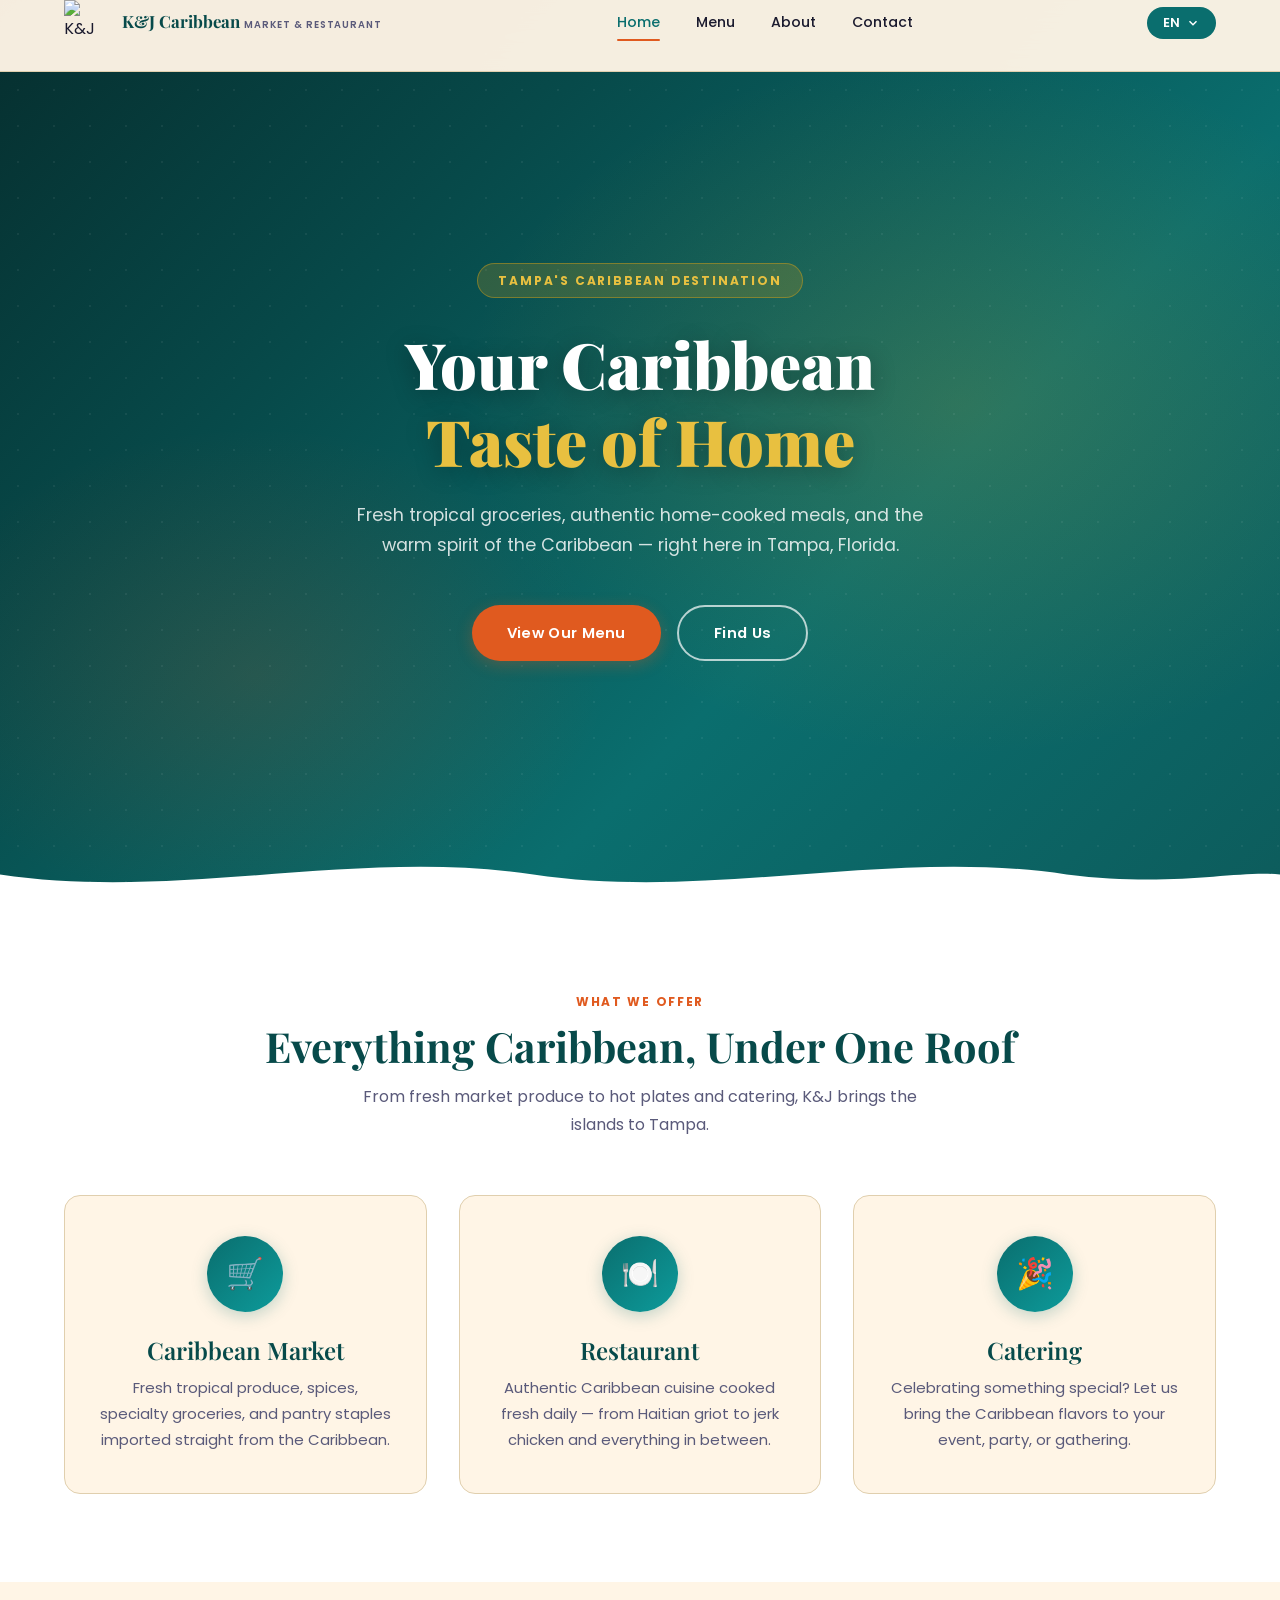
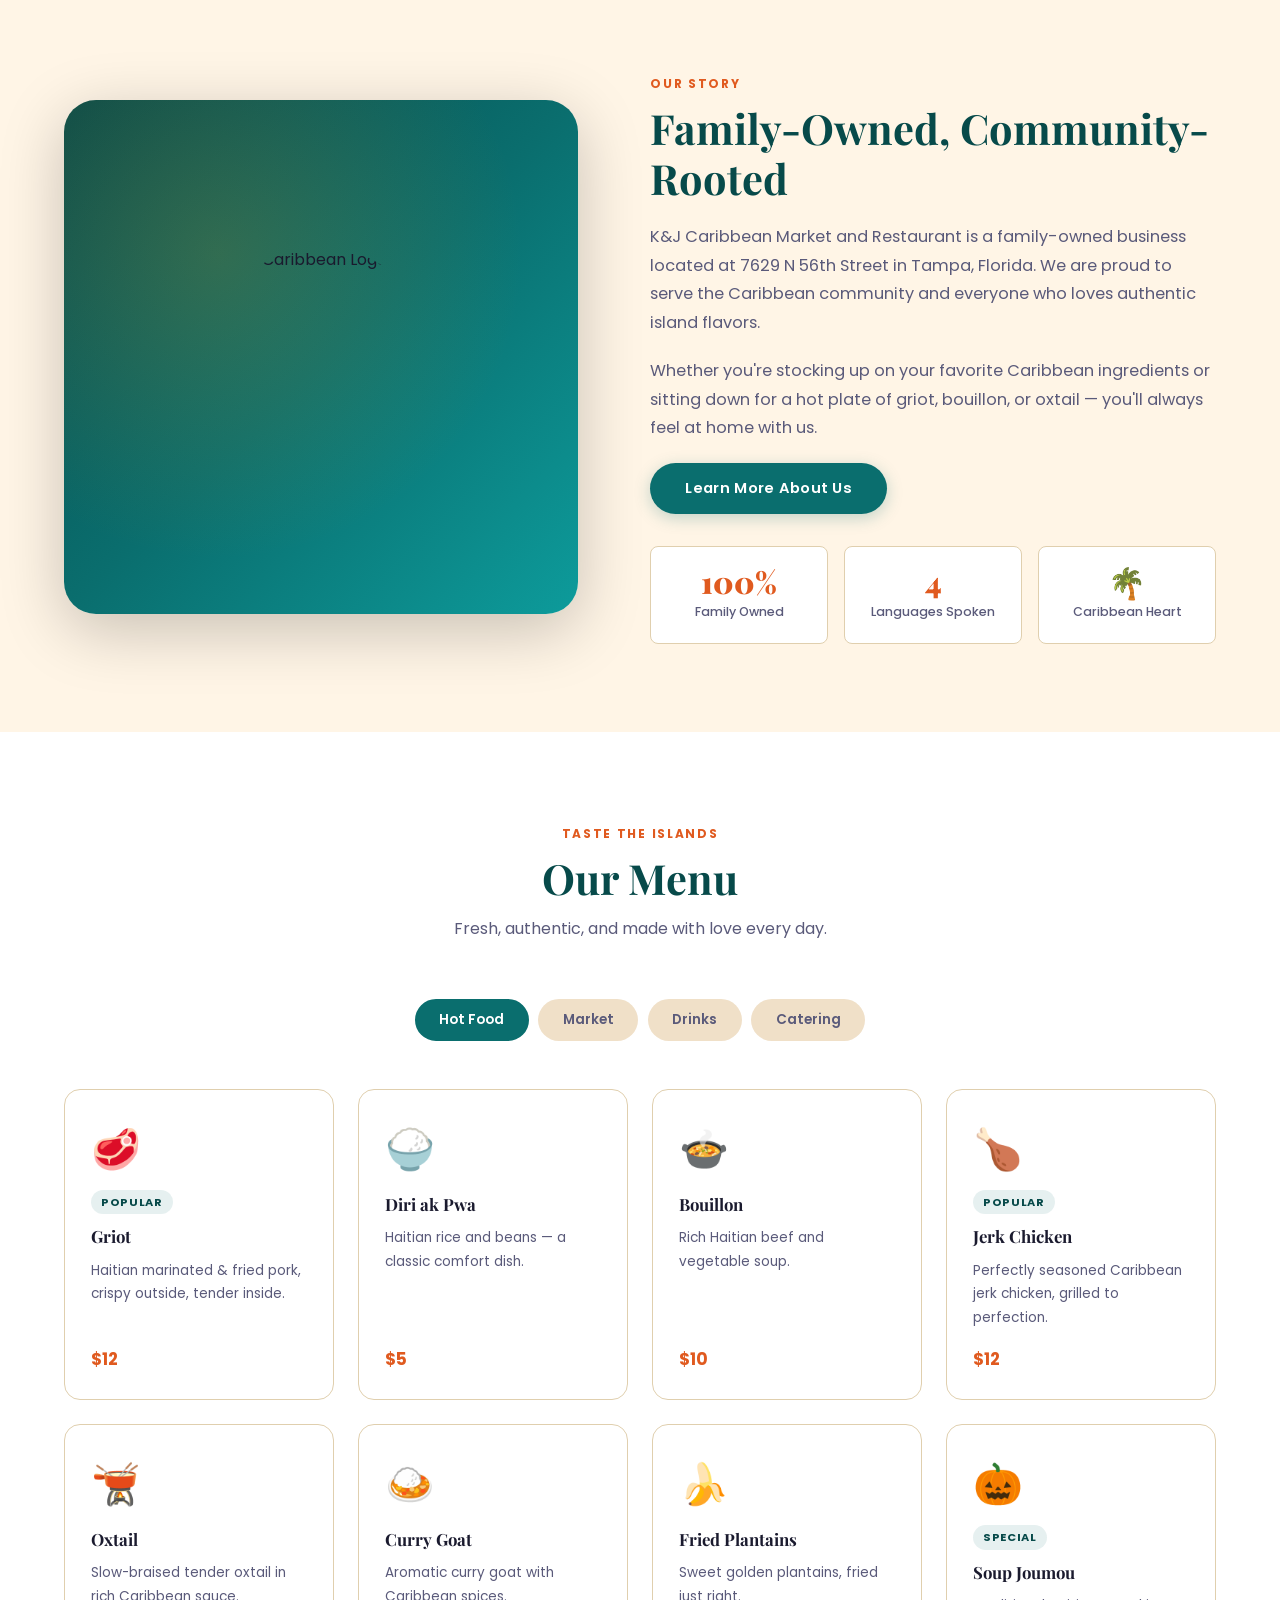
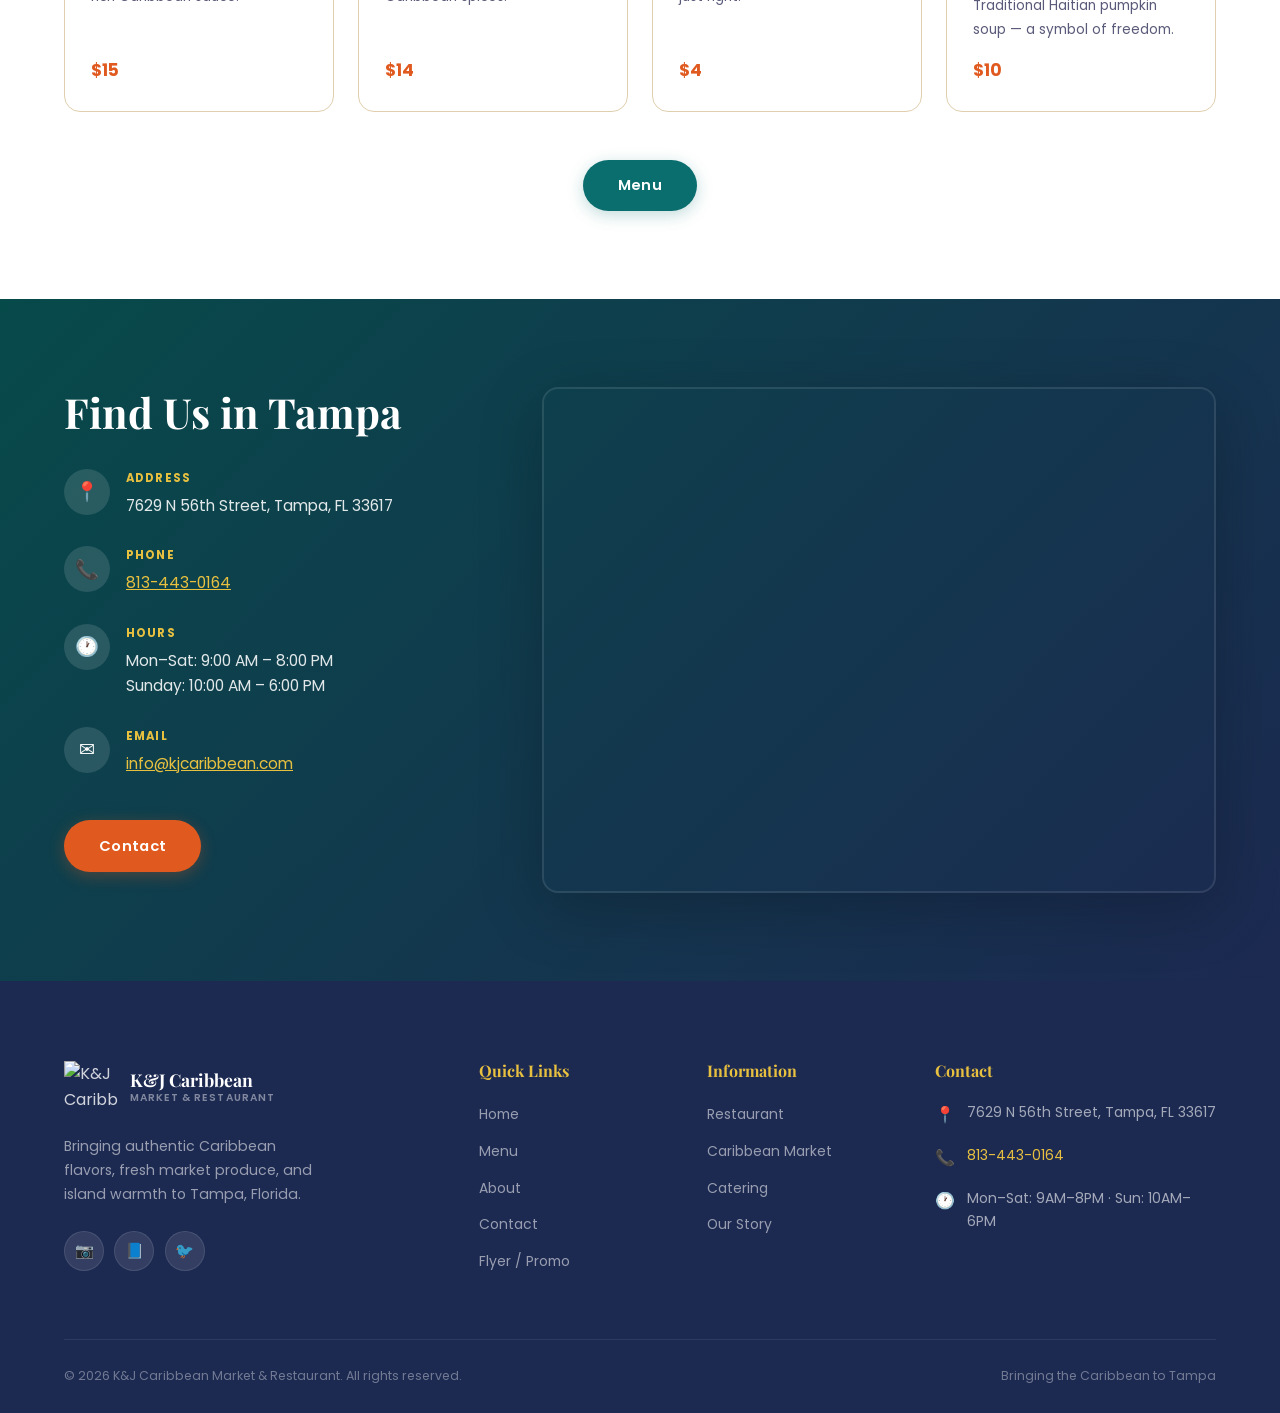
==== index.html @ e903678c "Initial build: K&J Caribbean Market & Restaurant website - 5-page responsive site (Home, Menu, About" ====
<!DOCTYPE html>
<html lang="en">
<head>
  <meta charset="UTF-8">
  <meta name="viewport" content="width=device-width, initial-scale=1.0">
  <meta name="description" content="K&J Caribbean Market and Restaurant — Tampa, FL. Fresh tropical groceries, authentic island cuisine, and catering. Open 7 days a week.">
  <meta name="keywords" content="Caribbean restaurant Tampa, Haitian food Tampa, Caribbean market Tampa, griot, jerk chicken, tropical groceries">
  <meta property="og:title"       content="K&J Caribbean Market & Restaurant | Tampa, FL">
  <meta property="og:description" content="Fresh Caribbean groceries, authentic island cuisine, and catering in Tampa, FL. Call 813-443-0164.">
  <meta property="og:type"        content="website">
  <meta property="og:image"       content="logo/logo.svg">
  <meta name="theme-color"        content="#0A6E6E">
  <title>K&J Caribbean Market & Restaurant | Tampa, FL</title>
  <link rel="stylesheet" href="css/style.css">
  <link rel="icon" href="logo/logo.svg" type="image/svg+xml">
</head>
<body>

<!-- ═══ NAVBAR ════════════════════════════════════════════ -->
<nav class="navbar" id="navbar">
  <div class="container">
    <div class="nav-inner">
      <a href="index.html" class="nav-brand" aria-label="K&J Caribbean Home">
        <img src="logo/logo.svg" alt="K&J Caribbean" class="nav-logo" width="46" height="46">
        <div class="nav-brand-text">
          <span class="brand-name">K&amp;J Caribbean</span>
          <span class="brand-sub">Market &amp; Restaurant</span>
        </div>
      </a>

      <div class="nav-links" id="nav-links">
        <a href="index.html"   data-i18n="nav_home">Home</a>
        <a href="menu.html"    data-i18n="nav_menu">Menu</a>
        <a href="about.html"   data-i18n="nav_about">About</a>
        <a href="contact.html" data-i18n="nav_contact">Contact</a>
      </div>

      <div class="nav-right">
        <div class="lang-selector" id="lang-selector">
          <button class="lang-toggle" aria-label="Select language" aria-expanded="false">
            <span class="lang-label">EN</span>
            <svg viewBox="0 0 24 24" fill="none" stroke="currentColor" stroke-width="2.5"><path d="M6 9l6 6 6-6"/></svg>
          </button>
          <div class="lang-dropdown" role="listbox">
            <button class="lang-option active" data-lang="en" role="option"><span class="lang-flag">🇺🇸</span> English</button>
            <button class="lang-option"        data-lang="fr" role="option"><span class="lang-flag">🇫🇷</span> Français</button>
            <button class="lang-option"        data-lang="ht" role="option"><span class="lang-flag">🇭🇹</span> Kreyòl</button>
            <button class="lang-option"        data-lang="es" role="option"><span class="lang-flag">🇪🇸</span> Español</button>
          </div>
        </div>
        <button class="nav-toggle" id="nav-toggle" aria-label="Toggle navigation menu" aria-expanded="false">
          <span></span><span></span><span></span>
        </button>
      </div>
    </div>
  </div>
</nav>

<!-- ═══ HERO ══════════════════════════════════════════════ -->
<section class="hero" id="home">
  <div class="hero-content">
    <div class="hero-badge" data-i18n="hero_badge">Tampa's Caribbean Destination</div>
    <h1>
      <span data-i18n="hero_h1a">Your Caribbean</span><br>
      <em data-i18n="hero_h1b">Taste of Home</em>
    </h1>
    <p class="hero-sub" data-i18n="hero_sub">
      Fresh tropical groceries, authentic home-cooked meals, and the warm spirit of the Caribbean — right here in Tampa, Florida.
    </p>
    <div class="hero-actions">
      <a href="menu.html"    class="btn btn-primary"       data-i18n="hero_cta1">View Our Menu</a>
      <a href="contact.html" class="btn btn-outline-white" data-i18n="hero_cta2">Find Us</a>
    </div>
  </div>
  <div class="hero-wave">
    <svg viewBox="0 0 1440 80" preserveAspectRatio="none" xmlns="http://www.w3.org/2000/svg">
      <path d="M0,50 C200,80 400,20 600,50 C800,80 1000,20 1200,50 C1320,65 1390,45 1440,50 L1440,80 L0,80 Z" fill="#ffffff"/>
    </svg>
  </div>
</section>

<!-- ═══ FEATURES ══════════════════════════════════════════ -->
<section class="section section--white" id="features">
  <div class="container">
    <div class="section-header center">
      <div class="section-label">What We Offer</div>
      <h2 class="section-title" data-i18n="feat_title">Everything Caribbean, Under One Roof</h2>
      <p class="section-sub" data-i18n="feat_sub">From fresh market produce to hot plates and catering, K&J brings the islands to Tampa.</p>
    </div>
    <div class="grid-3 reveal">
      <div class="feature-card">
        <div class="feature-icon">🛒</div>
        <h3 data-i18n="feat_market">Caribbean Market</h3>
        <p data-i18n="feat_market_desc">Fresh tropical produce, spices, specialty groceries, and pantry staples imported straight from the Caribbean.</p>
      </div>
      <div class="feature-card">
        <div class="feature-icon">🍽️</div>
        <h3 data-i18n="feat_restaurant">Restaurant</h3>
        <p data-i18n="feat_rest_desc">Authentic Caribbean cuisine cooked fresh daily — from Haitian griot to jerk chicken and everything in between.</p>
      </div>
      <div class="feature-card">
        <div class="feature-icon">🎉</div>
        <h3 data-i18n="feat_catering">Catering</h3>
        <p data-i18n="feat_cater_desc">Celebrating something special? Let us bring the Caribbean flavors to your event, party, or gathering.</p>
      </div>
    </div>
  </div>
</section>

<!-- ═══ ABOUT PREVIEW ════════════════════════════════════ -->
<section class="section section--cream" id="about-preview">
  <div class="container">
    <div class="about-grid">
      <div class="about-visual reveal">
        <div class="about-visual-inner">
          <img src="logo/logo.svg" alt="K&J Caribbean Logo" style="width:220px;height:220px;border-radius:50%;">
        </div>
      </div>
      <div class="about-text reveal">
        <div class="section-label" data-i18n="about_label">Our Story</div>
        <h2 class="section-title" data-i18n="about_title">Family-Owned, Community-Rooted</h2>
        <p data-i18n="about_p1">
          K&J Caribbean Market and Restaurant is a family-owned business located at 7629 N 56th Street in Tampa, Florida. We are proud to serve the Caribbean community and everyone who loves authentic island flavors.
        </p>
        <p data-i18n="about_p2">
          Whether you're stocking up on your favorite Caribbean ingredients or sitting down for a hot plate of griot, bouillon, or oxtail — you'll always feel at home with us.
        </p>
        <a href="about.html" class="btn btn-teal" data-i18n="about_cta">Learn More About Us</a>
        <div class="about-stats">
          <div class="stat-box">
            <div class="stat-num" data-i18n="stat1_num">100%</div>
            <div class="stat-lbl" data-i18n="stat1_lbl">Family Owned</div>
          </div>
          <div class="stat-box">
            <div class="stat-num" data-i18n="stat2_num">4</div>
            <div class="stat-lbl" data-i18n="stat2_lbl">Languages Spoken</div>
          </div>
          <div class="stat-box">
            <div class="stat-num" data-i18n="stat3_num">🌴</div>
            <div class="stat-lbl" data-i18n="stat3_lbl">Caribbean Heart</div>
          </div>
        </div>
      </div>
    </div>
  </div>
</section>

<!-- ═══ MENU PREVIEW ══════════════════════════════════════ -->
<section class="section section--white" id="menu-preview">
  <div class="container">
    <div class="section-header center reveal">
      <div class="section-label">Taste the Islands</div>
      <h2 class="section-title" data-i18n="menu_title">Our Menu</h2>
      <p class="section-sub" data-i18n="menu_sub">Fresh, authentic, and made with love every day.</p>
    </div>

    <div class="menu-tabs">
      <button class="tab-btn active" data-tab="tab-hot"      data-i18n="tab_hot">Hot Food</button>
      <button class="tab-btn"        data-tab="tab-produce"  data-i18n="tab_produce">Market</button>
      <button class="tab-btn"        data-tab="tab-drinks"   data-i18n="tab_drinks">Drinks</button>
      <button class="tab-btn"        data-tab="tab-catering" data-i18n="tab_catering">Catering</button>
    </div>

    <!-- Hot Food -->
    <div id="tab-hot" class="menu-panel active">
      <div class="menu-card"><div class="menu-card-emoji">🥩</div><div class="tag">Popular</div><h4 data-i18n="hf1_name">Griot</h4><p class="desc" data-i18n="hf1_desc">Haitian marinated &amp; fried pork, crispy outside, tender inside.</p><div class="price" data-i18n="hf1_price">$12</div></div>
      <div class="menu-card"><div class="menu-card-emoji">🍚</div><h4 data-i18n="hf2_name">Diri ak Pwa</h4><p class="desc" data-i18n="hf2_desc">Haitian rice and beans — a classic comfort dish.</p><div class="price" data-i18n="hf2_price">$5</div></div>
      <div class="menu-card"><div class="menu-card-emoji">🍲</div><h4 data-i18n="hf3_name">Bouillon</h4><p class="desc" data-i18n="hf3_desc">Rich Haitian beef and vegetable soup.</p><div class="price" data-i18n="hf3_price">$10</div></div>
      <div class="menu-card"><div class="menu-card-emoji">🍗</div><div class="tag">Popular</div><h4 data-i18n="hf4_name">Jerk Chicken</h4><p class="desc" data-i18n="hf4_desc">Perfectly seasoned Caribbean jerk chicken, grilled to perfection.</p><div class="price" data-i18n="hf4_price">$12</div></div>
      <div class="menu-card"><div class="menu-card-emoji">🫕</div><h4 data-i18n="hf5_name">Oxtail</h4><p class="desc" data-i18n="hf5_desc">Slow-braised tender oxtail in rich Caribbean sauce.</p><div class="price" data-i18n="hf5_price">$15</div></div>
      <div class="menu-card"><div class="menu-card-emoji">🍛</div><h4 data-i18n="hf6_name">Curry Goat</h4><p class="desc" data-i18n="hf6_desc">Aromatic curry goat with Caribbean spices.</p><div class="price" data-i18n="hf6_price">$14</div></div>
      <div class="menu-card"><div class="menu-card-emoji">🍌</div><h4 data-i18n="hf7_name">Fried Plantains</h4><p class="desc" data-i18n="hf7_desc">Sweet golden plantains, fried just right.</p><div class="price" data-i18n="hf7_price">$4</div></div>
      <div class="menu-card"><div class="menu-card-emoji">🎃</div><div class="tag">Special</div><h4 data-i18n="hf8_name">Soup Joumou</h4><p class="desc" data-i18n="hf8_desc">Traditional Haitian pumpkin soup — a symbol of freedom.</p><div class="price" data-i18n="hf8_price">$10</div></div>
    </div>

    <!-- Market / Produce -->
    <div id="tab-produce" class="menu-panel">
      <div class="menu-card"><div class="menu-card-emoji">🍌</div><h4 data-i18n="mk1_name">Plantains</h4><p class="desc" data-i18n="mk1_desc">Green or ripe — fresh tropical plantains.</p></div>
      <div class="menu-card"><div class="menu-card-emoji">🥔</div><h4 data-i18n="mk2_name">Malanga / Taro</h4><p class="desc" data-i18n="mk2_desc">Fresh Caribbean root vegetables.</p></div>
      <div class="menu-card"><div class="menu-card-emoji">🌿</div><h4 data-i18n="mk3_name">Yuca (Cassava)</h4><p class="desc" data-i18n="mk3_desc">Fresh yuca, a Caribbean staple.</p></div>
      <div class="menu-card"><div class="menu-card-emoji">🍈</div><h4 data-i18n="mk4_name">Breadfruit</h4><p class="desc" data-i18n="mk4_desc">Fresh breadfruit when in season.</p></div>
      <div class="menu-card"><div class="menu-card-emoji">🌶️</div><h4 data-i18n="mk5_name">Scotch Bonnet Peppers</h4><p class="desc" data-i18n="mk5_desc">Fiery Caribbean peppers for authentic flavors.</p></div>
      <div class="menu-card"><div class="menu-card-emoji">🧂</div><h4 data-i18n="mk6_name">Caribbean Spice Blends</h4><p class="desc" data-i18n="mk6_desc">Specialty seasoning mixes and imported spices.</p></div>
    </div>

    <!-- Drinks -->
    <div id="tab-drinks" class="menu-panel">
      <div class="menu-card"><div class="menu-card-emoji">🥛</div><div class="tag">Traditional</div><h4 data-i18n="dr1_name">Akasan</h4><p class="desc" data-i18n="dr1_desc">Traditional Haitian creamy corn drink.</p></div>
      <div class="menu-card"><div class="menu-card-emoji">🍹</div><h4 data-i18n="dr2_name">Jus Tamarin</h4><p class="desc" data-i18n="dr2_desc">Sweet-tart tamarind juice.</p></div>
      <div class="menu-card"><div class="menu-card-emoji">🥥</div><h4 data-i18n="dr3_name">Coconut Water</h4><p class="desc" data-i18n="dr3_desc">Fresh natural coconut water.</p></div>
      <div class="menu-card"><div class="menu-card-emoji">🥤</div><h4 data-i18n="dr4_name">Tropical Sodas</h4><p class="desc" data-i18n="dr4_desc">Cola Champagne, Kola Couronne &amp; more.</p></div>
      <div class="menu-card"><div class="menu-card-emoji">🍐</div><h4 data-i18n="dr5_name">Jus Corossol</h4><p class="desc" data-i18n="dr5_desc">Soursop juice, creamy and refreshing.</p></div>
      <div class="menu-card"><div class="menu-card-emoji">🍾</div><div class="tag">Ask Us</div><h4 data-i18n="dr6_name">Kremas</h4><p class="desc" data-i18n="dr6_desc">Haitian coconut cream liqueur (ask about availability).</p></div>
    </div>

    <!-- Catering -->
    <div id="tab-catering" class="menu-panel">
      <div class="menu-card"><div class="menu-card-emoji">🥘</div><h4 data-i18n="cat1_name">Party Platters</h4><p class="desc" data-i18n="cat1_desc">Large serving trays of our most popular dishes for events.</p></div>
      <div class="menu-card"><div class="menu-card-emoji">🎊</div><h4 data-i18n="cat2_name">Full Catering Package</h4><p class="desc" data-i18n="cat2_desc">Complete catering service for weddings, birthdays, and gatherings.</p></div>
      <div class="menu-card"><div class="menu-card-emoji">📋</div><h4 data-i18n="cat3_name">Custom Menu</h4><p class="desc" data-i18n="cat3_desc">Work with us to create a custom menu for your event.</p></div>
      <div class="menu-card"><div class="menu-card-emoji">🚗</div><h4 data-i18n="cat4_name">Delivery Available</h4><p class="desc" data-i18n="cat4_desc">We deliver to your venue — call for details and pricing.</p></div>
    </div>

    <div style="text-align:center;margin-top:3rem;">
      <a href="menu.html" class="btn btn-teal" data-i18n="nav_menu">Full Menu →</a>
    </div>
  </div>
</section>

<!-- ═══ LOCATION ══════════════════════════════════════════ -->
<section class="location-section" id="location">
  <div class="container">
    <div class="location-grid">
      <div class="location-info reveal">
        <h2 data-i18n="loc_title">Find Us in Tampa</h2>
        <div class="info-item">
          <div class="info-icon">📍</div>
          <div>
            <div class="info-label" data-i18n="loc_address_label">Address</div>
            <div class="info-value" data-i18n="loc_address">7629 N 56th Street, Tampa, FL 33617</div>
          </div>
        </div>
        <div class="info-item">
          <div class="info-icon">📞</div>
          <div>
            <div class="info-label" data-i18n="loc_phone_label">Phone</div>
            <div class="info-value"><a href="tel:8134430164" data-i18n="loc_phone">813-443-0164</a></div>
          </div>
        </div>
        <div class="info-item">
          <div class="info-icon">🕐</div>
          <div>
            <div class="info-label" data-i18n="loc_hours_label">Hours</div>
            <div class="info-value" data-i18n="loc_hours">Mon–Sat: 9:00 AM – 8:00 PM<br>Sunday: 10:00 AM – 6:00 PM</div>
          </div>
        </div>
        <div class="info-item">
          <div class="info-icon">✉️</div>
          <div>
            <div class="info-label" data-i18n="loc_email_label">Email</div>
            <div class="info-value"><a href="mailto:info@kjcaribbean.com" data-i18n="loc_email">info@kjcaribbean.com</a></div>
          </div>
        </div>
        <a href="contact.html" class="btn btn-primary" style="margin-top:1rem;" data-i18n="nav_contact">Contact Us</a>
      </div>
      <div class="map-wrap reveal">
        <iframe
          src="https://maps.google.com/maps?q=7629+N+56th+Street+Tampa+FL+33617&t=&z=15&ie=UTF8&iwloc=&output=embed"
          allowfullscreen
          loading="lazy"
          referrerpolicy="no-referrer-when-downgrade"
          title="K&J Caribbean Market location map">
        </iframe>
      </div>
    </div>
  </div>
</section>

<!-- ═══ FOOTER ════════════════════════════════════════════ -->
<footer>
  <div class="container">
    <div class="footer-grid">
      <div class="footer-brand">
        <div class="footer-brand-wrap">
          <img src="logo/logo.svg" alt="K&J Caribbean" class="footer-logo" width="54" height="54">
          <div>
            <div class="footer-brand-name">K&amp;J Caribbean</div>
            <div class="footer-brand-sub">Market &amp; Restaurant</div>
          </div>
        </div>
        <p data-i18n="footer_desc">Bringing authentic Caribbean flavors, fresh market produce, and island warmth to Tampa, Florida.</p>
        <div class="footer-socials">
          <a href="#" class="footer-social" aria-label="Instagram">📷</a>
          <a href="#" class="footer-social" aria-label="Facebook">📘</a>
          <a href="#" class="footer-social" aria-label="Twitter/X">🐦</a>
        </div>
      </div>

      <div class="footer-col">
        <h4 data-i18n="footer_links">Quick Links</h4>
        <ul>
          <li><a href="index.html"   data-i18n="nav_home">Home</a></li>
          <li><a href="menu.html"    data-i18n="nav_menu">Menu</a></li>
          <li><a href="about.html"   data-i18n="nav_about">About</a></li>
          <li><a href="contact.html" data-i18n="nav_contact">Contact</a></li>
          <li><a href="flyer.html">Flyer / Promo</a></li>
        </ul>
      </div>

      <div class="footer-col">
        <h4 data-i18n="footer_info">Information</h4>
        <ul>
          <li><a href="menu.html#tab-hot"      data-i18n="feat_restaurant">Restaurant</a></li>
          <li><a href="menu.html#tab-produce"  data-i18n="feat_market">Caribbean Market</a></li>
          <li><a href="menu.html#tab-catering" data-i18n="feat_catering">Catering</a></li>
          <li><a href="about.html"             data-i18n="about_label">Our Story</a></li>
        </ul>
      </div>

      <div class="footer-col">
        <h4 data-i18n="footer_contact">Contact</h4>
        <div class="footer-contact-item">
          <span class="ico">📍</span>
          <span class="txt" data-i18n="loc_address">7629 N 56th Street, Tampa, FL 33617</span>
        </div>
        <div class="footer-contact-item">
          <span class="ico">📞</span>
          <span class="txt"><a href="tel:8134430164">813-443-0164</a></span>
        </div>
        <div class="footer-contact-item">
          <span class="ico">🕐</span>
          <span class="txt" data-i18n="footer_hours">Mon–Sat: 9AM–8PM · Sun: 10AM–6PM</span>
        </div>
      </div>
    </div>

    <div class="footer-bottom">
      <p>© <span id="year"></span> K&amp;J Caribbean Market &amp; Restaurant. <span data-i18n="footer_rights">All rights reserved.</span></p>
      <p data-i18n="footer_tagline">Bringing the Caribbean to Tampa</p>
    </div>
  </div>
</footer>

<!-- Scroll to top -->
<button class="scroll-top" id="scroll-top" aria-label="Scroll to top">↑</button>

<script src="js/i18n.js"></script>
<script src="js/main.js"></script>
<script>document.getElementById('year').textContent = new Date().getFullYear();</script>
</body>
</html>
---- css/style.css ----
/* ============================================================
   K&J CARIBBEAN MARKET & RESTAURANT — Main Stylesheet
   hilairejr16.github.io | Version 1.0
   ============================================================ */

@import url('https://fonts.googleapis.com/css2?family=Playfair+Display:ital,wght@0,400;0,600;0,700;0,900;1,400&family=Poppins:wght@300;400;500;600;700&family=Dancing+Script:wght@600;700&display=swap');

/* ── Design Tokens ─────────────────────────────────────────── */
:root {
  --teal:         #0A6E6E;
  --teal-light:   #0D9B9B;
  --teal-dark:    #074A4A;
  --orange:       #E05A1F;
  --orange-light: #F07848;
  --gold:         #D4A017;
  --gold-light:   #E8C040;
  --cream:        #FFF5E6;
  --cream-dark:   #F0E0C8;
  --white:        #FFFFFF;
  --navy:         #1C2951;
  --text:         #1A1A2E;
  --text-muted:   #5A5A7A;
  --border:       #E0CFAE;

  --shadow-sm:  0 2px 8px rgba(0,0,0,.08);
  --shadow-md:  0 4px 20px rgba(0,0,0,.12);
  --shadow-lg:  0 8px 40px rgba(0,0,0,.18);
  --shadow-xl:  0 16px 64px rgba(0,0,0,.22);

  --r-sm: 8px;
  --r-md: 16px;
  --r-lg: 32px;
  --r-xl: 100px;

  --font-head:   'Playfair Display', Georgia, serif;
  --font-body:   'Poppins', system-ui, sans-serif;
  --font-accent: 'Dancing Script', cursive;

  --ease: cubic-bezier(.4,0,.2,1);
  --t:    .3s var(--ease);

  --nav-h: 72px;
}

/* ── Reset ─────────────────────────────────────────────────── */
*, *::before, *::after { box-sizing: border-box; margin: 0; padding: 0; }
html { scroll-behavior: smooth; font-size: 16px; }
body {
  font-family: var(--font-body);
  background: var(--cream);
  color: var(--text);
  line-height: 1.65;
  overflow-x: hidden;
}
img { max-width: 100%; height: auto; display: block; }
a  { color: inherit; text-decoration: none; }
ul { list-style: none; }
button { cursor: pointer; border: none; background: none; font-family: inherit; }
input, textarea, select { font-family: inherit; }

/* ── Typography ────────────────────────────────────────────── */
h1, h2, h3, h4 { font-family: var(--font-head); line-height: 1.2; }
h1 { font-size: clamp(2rem, 6vw, 4rem);   font-weight: 900; }
h2 { font-size: clamp(1.6rem, 4vw, 2.6rem); font-weight: 700; }
h3 { font-size: clamp(1.1rem, 3vw, 1.5rem); font-weight: 600; }
p  { font-size: 1rem; line-height: 1.75; color: var(--text-muted); }

/* ── Layout ────────────────────────────────────────────────── */
.container {
  width: 100%;
  max-width: 1200px;
  margin: 0 auto;
  padding: 0 1.5rem;
}
.section        { padding: 5.5rem 0; }
.section--dark  { background: var(--teal-dark); }
.section--white { background: var(--white); }
.section--cream { background: var(--cream); }
.section--navy  { background: var(--navy); }

.section-label {
  display: inline-block;
  font-size: .75rem;
  font-weight: 700;
  letter-spacing: .14em;
  text-transform: uppercase;
  color: var(--orange);
  margin-bottom: .6rem;
}
.section-title { margin-bottom: .75rem; color: var(--teal-dark); }
.section-sub   { max-width: 560px; }
.section-header        { margin-bottom: 3.5rem; }
.section-header.center { text-align: center; }
.section-header.center .section-sub { margin-left: auto; margin-right: auto; }

.grid-2 { display: grid; grid-template-columns: 1fr 1fr;       gap: 2rem; }
.grid-3 { display: grid; grid-template-columns: repeat(3,1fr); gap: 2rem; }
.grid-4 { display: grid; grid-template-columns: repeat(4,1fr); gap: 1.5rem; }

/* ── Buttons ───────────────────────────────────────────────── */
.btn {
  display: inline-flex;
  align-items: center;
  gap: .5rem;
  padding: .85rem 2.2rem;
  border-radius: var(--r-xl);
  font-size: .92rem;
  font-weight: 600;
  letter-spacing: .02em;
  transition: var(--t);
  white-space: nowrap;
}
.btn-primary {
  background: var(--orange);
  color: var(--white);
  box-shadow: 0 4px 16px rgba(224,90,31,.3);
}
.btn-primary:hover {
  background: var(--orange-light);
  transform: translateY(-2px);
  box-shadow: 0 8px 24px rgba(224,90,31,.4);
}
.btn-outline-white {
  background: transparent;
  color: var(--white);
  border: 2px solid rgba(255,255,255,.7);
}
.btn-outline-white:hover {
  background: var(--white);
  color: var(--teal);
  border-color: var(--white);
  transform: translateY(-2px);
}
.btn-teal {
  background: var(--teal);
  color: var(--white);
  box-shadow: 0 4px 16px rgba(10,110,110,.25);
}
.btn-teal:hover {
  background: var(--teal-light);
  transform: translateY(-2px);
  box-shadow: 0 8px 24px rgba(10,110,110,.35);
}

/* ── Announce Bar ──────────────────────────────────────────── */
.announce-bar {
  background: var(--orange);
  color: var(--white);
  text-align: center;
  font-size: .82rem;
  font-weight: 500;
  padding: .55rem 1rem;
  position: relative;
  z-index: 1002;
  letter-spacing: .02em;
}
.announce-bar a { text-decoration: underline; color: var(--white); }

/* ── Navigation ────────────────────────────────────────────── */
.navbar {
  position: fixed;
  top: 0; left: 0; right: 0;
  height: var(--nav-h);
  background: rgba(255,245,230,.96);
  backdrop-filter: blur(16px);
  -webkit-backdrop-filter: blur(16px);
  border-bottom: 1px solid var(--border);
  z-index: 1000;
  transition: box-shadow var(--t);
}
.navbar.scrolled { box-shadow: var(--shadow-md); }
.navbar.with-bar { top: 36px; }

.nav-inner {
  height: 100%;
  display: flex;
  align-items: center;
  justify-content: space-between;
  gap: 1rem;
}
.nav-brand {
  display: flex;
  align-items: center;
  gap: .75rem;
  flex-shrink: 0;
}
.nav-logo { width: 46px; height: 46px; }
.nav-brand-text .brand-name {
  font-family: var(--font-head);
  font-size: 1.05rem;
  font-weight: 700;
  color: var(--teal-dark);
  line-height: 1.1;
}
.nav-brand-text .brand-sub {
  font-size: .6rem;
  font-weight: 600;
  color: var(--text-muted);
  letter-spacing: .1em;
  text-transform: uppercase;
  line-height: 1;
}

.nav-links {
  display: flex;
  align-items: center;
  gap: 2.25rem;
}
.nav-links a {
  font-size: .88rem;
  font-weight: 500;
  color: var(--text);
  position: relative;
  padding: .25rem 0;
  transition: color var(--t);
}
.nav-links a::after {
  content: '';
  position: absolute;
  bottom: -2px; left: 0;
  width: 0; height: 2px;
  background: var(--orange);
  border-radius: 2px;
  transition: width var(--t);
}
.nav-links a:hover, .nav-links a.active { color: var(--teal); }
.nav-links a:hover::after, .nav-links a.active::after { width: 100%; }

/* Language Selector */
.nav-right { display: flex; align-items: center; gap: .75rem; }
.lang-selector { position: relative; }
.lang-toggle {
  display: flex;
  align-items: center;
  gap: .35rem;
  padding: .45rem 1rem;
  border-radius: var(--r-xl);
  background: var(--teal);
  color: var(--white);
  font-size: .8rem;
  font-weight: 600;
  font-family: var(--font-body);
  transition: var(--t);
  cursor: pointer;
}
.lang-toggle:hover { background: var(--teal-light); }
.lang-toggle svg { width: 14px; height: 14px; transition: transform var(--t); }
.lang-selector.open .lang-toggle svg { transform: rotate(180deg); }

.lang-dropdown {
  display: none;
  position: absolute;
  top: calc(100% + .5rem);
  right: 0;
  background: var(--white);
  border-radius: var(--r-sm);
  box-shadow: var(--shadow-lg);
  border: 1px solid var(--border);
  overflow: hidden;
  min-width: 150px;
  z-index: 200;
}
.lang-selector.open .lang-dropdown { display: block; }
.lang-option {
  display: flex;
  align-items: center;
  gap: .6rem;
  padding: .7rem 1.1rem;
  font-size: .85rem;
  font-weight: 500;
  color: var(--text);
  cursor: pointer;
  transition: background var(--t);
  width: 100%;
  border: none;
  background: none;
  font-family: var(--font-body);
  text-align: left;
}
.lang-option:hover  { background: var(--cream); }
.lang-option.active { background: var(--cream); color: var(--teal); font-weight: 700; }
.lang-flag          { font-size: 1.1rem; }

/* Hamburger */
.nav-toggle {
  display: none;
  flex-direction: column;
  gap: 5px;
  padding: .5rem;
  cursor: pointer;
}
.nav-toggle span {
  display: block;
  width: 24px; height: 2px;
  background: var(--teal);
  border-radius: 2px;
  transition: var(--t);
}
.nav-toggle.open span:nth-child(1) { transform: rotate(45deg) translate(5px, 5px); }
.nav-toggle.open span:nth-child(2) { opacity: 0; width: 0; }
.nav-toggle.open span:nth-child(3) { transform: rotate(-45deg) translate(5px, -5px); }

/* Mobile nav */
@media (max-width: 768px) {
  .nav-links {
    position: fixed;
    top: var(--nav-h); left: 0; right: 0;
    background: var(--cream);
    flex-direction: column;
    padding: 2rem 1.5rem 2.5rem;
    gap: 1.5rem;
    box-shadow: var(--shadow-xl);
    transform: translateY(-110%);
    transition: transform var(--t);
    border-bottom: 1px solid var(--border);
    pointer-events: none;
    opacity: 0;
  }
  .nav-links.open {
    transform: translateY(0);
    pointer-events: all;
    opacity: 1;
  }
  .nav-links a { font-size: 1.1rem; }
  .nav-toggle { display: flex; }
}

/* ── Hero ──────────────────────────────────────────────────── */
.hero {
  min-height: 100vh;
  background: linear-gradient(135deg, #062E2E 0%, var(--teal-dark) 30%, var(--teal) 65%, #0D5C5C 100%);
  display: flex;
  align-items: center;
  justify-content: center;
  position: relative;
  overflow: hidden;
  padding-top: var(--nav-h);
}
.hero::before {
  content: '';
  position: absolute;
  inset: 0;
  background:
    radial-gradient(ellipse 60% 60% at 75% 45%, rgba(212,160,23,.18) 0%, transparent 65%),
    radial-gradient(ellipse 50% 50% at 20% 75%, rgba(224,90,31,.14) 0%, transparent 55%);
  pointer-events: none;
}
/* decorative dots pattern */
.hero::after {
  content: '';
  position: absolute;
  inset: 0;
  background-image: radial-gradient(circle, rgba(255,255,255,.06) 1px, transparent 1px);
  background-size: 36px 36px;
  pointer-events: none;
}

.hero-content {
  position: relative;
  z-index: 1;
  text-align: center;
  color: var(--white);
  padding: 4rem 1.5rem 7rem;
  max-width: 820px;
  width: 100%;
}
.hero-badge {
  display: inline-block;
  background: rgba(212,160,23,.2);
  border: 1px solid rgba(212,160,23,.45);
  color: var(--gold-light);
  font-size: .75rem;
  font-weight: 700;
  letter-spacing: .15em;
  text-transform: uppercase;
  padding: .4rem 1.3rem;
  border-radius: var(--r-xl);
  margin-bottom: 1.75rem;
}
.hero h1 {
  color: var(--white);
  margin-bottom: 1.25rem;
  text-shadow: 0 4px 24px rgba(0,0,0,.3);
}
.hero h1 em { color: var(--gold-light); font-style: normal; }
.hero-sub {
  font-size: 1.1rem;
  color: rgba(255,255,255,.82);
  max-width: 580px;
  margin: 0 auto 2.75rem;
}
.hero-actions {
  display: flex;
  gap: 1rem;
  justify-content: center;
  flex-wrap: wrap;
}
.hero-wave {
  position: absolute;
  bottom: -1px; left: 0; right: 0;
  z-index: 1;
  line-height: 0;
}
.hero-wave svg { display: block; width: 100%; }

/* ── Features ──────────────────────────────────────────────── */
.features { background: var(--white); padding: 5.5rem 0; }
.feature-card {
  background: var(--cream);
  border-radius: var(--r-md);
  padding: 2.5rem 2rem;
  text-align: center;
  border: 1px solid var(--border);
  transition: var(--t);
}
.feature-card:hover {
  transform: translateY(-6px);
  box-shadow: var(--shadow-lg);
  border-color: var(--teal-light);
}
.feature-icon {
  width: 76px; height: 76px;
  border-radius: 50%;
  background: linear-gradient(135deg, var(--teal), var(--teal-light));
  display: flex; align-items: center; justify-content: center;
  margin: 0 auto 1.5rem;
  font-size: 1.9rem;
  box-shadow: 0 4px 16px rgba(10,110,110,.25);
}
.feature-card h3 { color: var(--teal-dark); margin-bottom: .6rem; }
.feature-card p  { font-size: .93rem; }

/* ── About ─────────────────────────────────────────────────── */
.about-grid {
  display: grid;
  grid-template-columns: 1fr 1.1fr;
  gap: 4.5rem;
  align-items: center;
}
.about-visual {
  border-radius: var(--r-lg);
  aspect-ratio: 1;
  background: linear-gradient(135deg, var(--teal-dark) 0%, var(--teal) 50%, var(--teal-light) 100%);
  display: flex; align-items: center; justify-content: center;
  position: relative;
  overflow: hidden;
  box-shadow: var(--shadow-xl);
}
.about-visual::before {
  content: '';
  position: absolute;
  inset: 0;
  background: radial-gradient(circle at 30% 30%, rgba(212,160,23,.2), transparent 60%);
}
.about-visual-inner { position: relative; z-index: 1; padding: 2rem; }
.about-text .section-title { margin-bottom: 1.25rem; }
.about-text p  { margin-bottom: 1.25rem; font-size: 1.02rem; }
.about-stats {
  display: grid;
  grid-template-columns: repeat(3, 1fr);
  gap: 1rem;
  margin-top: 2rem;
}
.stat-box {
  background: var(--white);
  border-radius: var(--r-sm);
  padding: 1.25rem 1rem;
  text-align: center;
  border: 1px solid var(--border);
  transition: var(--t);
}
.stat-box:hover { transform: translateY(-3px); box-shadow: var(--shadow-md); }
.stat-num {
  font-family: var(--font-head);
  font-size: 1.9rem;
  font-weight: 900;
  color: var(--orange);
  line-height: 1;
}
.stat-lbl { font-size: .78rem; color: var(--text-muted); margin-top: .3rem; font-weight: 500; }

/* ── Menu Section ──────────────────────────────────────────── */
.menu-tabs {
  display: flex;
  justify-content: center;
  gap: .6rem;
  margin-bottom: 3rem;
  flex-wrap: wrap;
}
.tab-btn {
  padding: .55rem 1.4rem;
  border-radius: var(--r-xl);
  font-size: .85rem;
  font-weight: 600;
  font-family: var(--font-body);
  background: var(--cream-dark);
  color: var(--text-muted);
  border: 2px solid transparent;
  transition: var(--t);
}
.tab-btn:hover, .tab-btn.active {
  background: var(--teal);
  color: var(--white);
  border-color: var(--teal);
}
.menu-panel { display: none; animation: fadeIn .35s var(--ease); }
.menu-panel.active { display: grid; grid-template-columns: repeat(auto-fill, minmax(250px, 1fr)); gap: 1.5rem; }
.menu-card {
  background: var(--white);
  border-radius: var(--r-md);
  padding: 1.6rem;
  border: 1px solid var(--border);
  display: flex;
  flex-direction: column;
  gap: .5rem;
  transition: var(--t);
}
.menu-card:hover { transform: translateY(-4px); box-shadow: var(--shadow-md); }
.menu-card-emoji { font-size: 2.5rem; }
.menu-card h4 { font-family: var(--font-head); font-size: 1.05rem; color: var(--text); margin: .25rem 0; }
.menu-card .desc { font-size: .85rem; flex: 1; }
.menu-card .price { font-weight: 700; color: var(--orange); font-size: 1.05rem; margin-top: .5rem; }
.menu-card .tag {
  display: inline-block;
  background: rgba(10,110,110,.1);
  color: var(--teal-dark);
  font-size: .7rem;
  font-weight: 700;
  padding: .2rem .65rem;
  border-radius: var(--r-xl);
  letter-spacing: .06em;
  text-transform: uppercase;
  width: fit-content;
}

/* ── Location Section ──────────────────────────────────────── */
.location-section {
  background: linear-gradient(135deg, var(--teal-dark), var(--navy));
  padding: 5.5rem 0;
  color: var(--white);
}
.location-grid {
  display: grid;
  grid-template-columns: 1fr 1.6fr;
  gap: 3.5rem;
  align-items: start;
}
.location-info h2 { color: var(--white); margin-bottom: 2rem; }
.info-item {
  display: flex;
  align-items: flex-start;
  gap: 1rem;
  margin-bottom: 1.75rem;
}
.info-icon {
  width: 46px; height: 46px;
  border-radius: 50%;
  background: rgba(255,255,255,.12);
  display: flex; align-items: center; justify-content: center;
  font-size: 1.2rem;
  flex-shrink: 0;
}
.info-label {
  font-size: .72rem;
  text-transform: uppercase;
  letter-spacing: .1em;
  color: var(--gold-light);
  font-weight: 700;
  margin-bottom: .3rem;
}
.info-value { font-size: .97rem; color: rgba(255,255,255,.88); }
.info-value a { color: var(--gold-light); text-decoration: underline; }
.map-wrap {
  border-radius: var(--r-md);
  overflow: hidden;
  width: 100%;
  aspect-ratio: 4/3;
  box-shadow: var(--shadow-xl);
  border: 2px solid rgba(255,255,255,.1);
}
.map-wrap iframe { width: 100%; height: 100%; border: none; display: block; }

/* ── Page Header (inner pages) ─────────────────────────────── */
.page-header {
  background: linear-gradient(135deg, #062E2E 0%, var(--teal-dark) 40%, var(--teal) 100%);
  padding: calc(var(--nav-h) + 3.5rem) 0 4.5rem;
  text-align: center;
  color: var(--white);
  position: relative;
  overflow: hidden;
}
.page-header::after {
  content: '';
  position: absolute; inset: 0;
  background-image: radial-gradient(circle, rgba(255,255,255,.05) 1px, transparent 1px);
  background-size: 36px 36px;
  pointer-events: none;
}
.page-header h1 { color: var(--white); position: relative; z-index: 1; }
.page-header p  { color: rgba(255,255,255,.78); margin-top: .75rem; max-width: 520px; margin-left: auto; margin-right: auto; position: relative; z-index: 1; }
.page-wave { line-height: 0; }
.page-wave svg { display: block; width: 100%; }

/* ── Contact Form ──────────────────────────────────────────── */
.contact-grid {
  display: grid;
  grid-template-columns: 1.3fr 1fr;
  gap: 3.5rem;
  align-items: start;
}
.contact-card {
  background: var(--white);
  border-radius: var(--r-md);
  padding: 2.75rem;
  box-shadow: var(--shadow-md);
  border: 1px solid var(--border);
}
.contact-card h3 { color: var(--teal-dark); margin-bottom: 1.75rem; }
.form-row { display: grid; grid-template-columns: 1fr 1fr; gap: 1rem; }
.form-group { margin-bottom: 1.25rem; }
.form-group label {
  display: block;
  font-size: .83rem;
  font-weight: 600;
  color: var(--text);
  margin-bottom: .4rem;
  letter-spacing: .02em;
}
.form-group input,
.form-group textarea,
.form-group select {
  width: 100%;
  padding: .82rem 1.1rem;
  border: 2px solid var(--border);
  border-radius: var(--r-sm);
  font-size: .93rem;
  color: var(--text);
  background: var(--cream);
  transition: border-color var(--t), box-shadow var(--t);
  outline: none;
  appearance: none;
}
.form-group input:focus,
.form-group textarea:focus,
.form-group select:focus {
  border-color: var(--teal);
  background: var(--white);
  box-shadow: 0 0 0 3px rgba(10,110,110,.1);
}
.form-group textarea { resize: vertical; min-height: 130px; }
.form-status { display: none; padding: 1rem 1.2rem; border-radius: var(--r-sm); font-size: .88rem; margin-top: 1rem; }
.form-status.success { background: #d1f0e8; border: 1px solid #a3dfc7; color: #0a5c3a; display: block; }
.form-status.error   { background: #fde8e8; border: 1px solid #f5b0b0; color: #7a1515; display: block; }

.contact-info-card {
  background: linear-gradient(135deg, var(--teal-dark), var(--teal));
  border-radius: var(--r-md);
  padding: 2.5rem 2rem;
  color: var(--white);
}
.contact-info-card h3 { color: var(--white); margin-bottom: 1.75rem; }
.contact-info-item { display: flex; gap: 1rem; margin-bottom: 1.75rem; align-items: flex-start; }
.cii-icon {
  width: 44px; height: 44px;
  background: rgba(255,255,255,.15);
  border-radius: 50%;
  display: flex; align-items: center; justify-content: center;
  font-size: 1.2rem; flex-shrink: 0;
}
.cii-label { font-size: .72rem; letter-spacing: .1em; text-transform: uppercase; color: var(--gold-light); font-weight: 700; margin-bottom: .3rem; }
.cii-value { font-size: .95rem; color: rgba(255,255,255,.9); }
.cii-value a { color: var(--white); text-decoration: underline; }

.social-connect { margin-top: 2rem; padding-top: 2rem; border-top: 1px solid rgba(255,255,255,.15); }
.social-connect p { color: rgba(255,255,255,.7); font-size: .88rem; margin-bottom: 1rem; }
.social-icons { display: flex; gap: .75rem; flex-wrap: wrap; }
.social-btn {
  display: flex;
  align-items: center;
  gap: .5rem;
  padding: .5rem 1.1rem;
  border-radius: var(--r-xl);
  background: rgba(255,255,255,.15);
  color: var(--white);
  font-size: .82rem;
  font-weight: 600;
  transition: var(--t);
  border: 1px solid rgba(255,255,255,.2);
}
.social-btn:hover { background: rgba(255,255,255,.25); transform: translateY(-2px); }

/* ── About Page ────────────────────────────────────────────── */
.values-grid { display: grid; grid-template-columns: repeat(3,1fr); gap: 1.5rem; }
.value-card {
  background: var(--white);
  border-radius: var(--r-md);
  padding: 2rem 1.5rem;
  text-align: center;
  border: 1px solid var(--border);
  transition: var(--t);
}
.value-card:hover { transform: translateY(-5px); box-shadow: var(--shadow-md); }
.value-icon { font-size: 2.5rem; margin-bottom: 1rem; }
.value-card h4 { color: var(--teal-dark); font-family: var(--font-head); margin-bottom: .5rem; }
.value-card p { font-size: .9rem; }

/* ── Flyer Page ────────────────────────────────────────────── */
.flyer-wrap {
  min-height: 100vh;
  background: var(--cream-dark);
  display: flex;
  align-items: flex-start;
  justify-content: center;
  padding: 3rem 1.5rem;
}
.flyer-toolbar {
  position: sticky;
  top: 1rem;
  display: flex;
  gap: 1rem;
  justify-content: center;
  margin-bottom: 2rem;
  z-index: 10;
}
.flyer-doc {
  width: 100%;
  max-width: 640px;
  background: var(--white);
  border-radius: var(--r-lg);
  overflow: hidden;
  box-shadow: var(--shadow-xl);
}
.flyer-top {
  background: linear-gradient(160deg, var(--teal-dark) 0%, var(--teal) 55%, #0E9090 100%);
  padding: 3.5rem 2.5rem 2.5rem;
  text-align: center;
  color: var(--white);
  position: relative;
  overflow: hidden;
}
.flyer-top::before {
  content: '';
  position: absolute; inset: 0;
  background: radial-gradient(ellipse at center top, rgba(212,160,23,.2), transparent 65%);
}
.flyer-top::after {
  content: '';
  position: absolute; inset: 0;
  background-image: radial-gradient(circle, rgba(255,255,255,.05) 1px, transparent 1px);
  background-size: 30px 30px;
}
.flyer-logo-wrap { position: relative; z-index: 1; margin: 0 auto 1.5rem; width: 110px; }
.flyer-title {
  position: relative; z-index: 1;
  font-family: var(--font-head);
  font-size: clamp(1.6rem, 5vw, 2.4rem);
  font-weight: 900;
  color: var(--white);
  line-height: 1.15;
  margin-bottom: .5rem;
}
.flyer-title span { color: var(--gold-light); }
.flyer-tagline {
  position: relative; z-index: 1;
  font-family: var(--font-accent);
  font-size: 1.2rem;
  color: rgba(255,255,255,.85);
}
.flyer-ribbon {
  background: var(--orange);
  color: var(--white);
  text-align: center;
  padding: .65rem 1rem;
  font-size: .85rem;
  font-weight: 700;
  letter-spacing: .06em;
  text-transform: uppercase;
}
.flyer-body { padding: 2.5rem 2.5rem 2rem; }
.flyer-highlights {
  display: grid;
  grid-template-columns: 1fr 1fr;
  gap: 1rem;
  margin-bottom: 2rem;
}
.flyer-hl {
  background: var(--cream);
  border-radius: var(--r-sm);
  padding: 1.1rem 1rem;
  display: flex;
  gap: .75rem;
  align-items: flex-start;
  border: 1px solid var(--border);
}
.flyer-hl-icon { font-size: 1.5rem; flex-shrink: 0; }
.flyer-hl-text strong { display: block; font-size: .85rem; color: var(--teal-dark); font-weight: 700; margin-bottom: .2rem; }
.flyer-hl-text span { font-size: .78rem; color: var(--text-muted); }
.flyer-divider { border: none; border-top: 1px solid var(--border); margin: 1.75rem 0; }
.flyer-qr-section { text-align: center; padding: 1rem 0 .5rem; }
.flyer-qr-section p { font-size: .8rem; color: var(--text-muted); margin-top: .75rem; }
.qr-container { display: inline-block; padding: 1rem; border: 2px solid var(--border); border-radius: var(--r-sm); background: var(--white); }
.flyer-contact {
  background: var(--teal-dark);
  padding: 1.75rem 2.5rem;
  display: grid;
  grid-template-columns: 1fr 1fr;
  gap: 1rem;
}
.flyer-contact-item { color: var(--white); }
.flyer-contact-item .fc-label { font-size: .68rem; text-transform: uppercase; letter-spacing: .1em; color: var(--gold-light); font-weight: 700; margin-bottom: .2rem; }
.flyer-contact-item .fc-value { font-size: .9rem; }
.flyer-footer-bar {
  background: var(--navy);
  padding: 1rem 2.5rem;
  display: flex;
  justify-content: space-between;
  align-items: center;
  gap: 1rem;
  flex-wrap: wrap;
}
.flyer-footer-bar p { font-size: .75rem; color: rgba(255,255,255,.5); }
.flyer-langs { display: flex; gap: .4rem; }
.flyer-lang-badge {
  padding: .2rem .6rem;
  border-radius: var(--r-xl);
  background: rgba(255,255,255,.12);
  color: rgba(255,255,255,.7);
  font-size: .7rem;
  font-weight: 600;
}

/* ── Footer ────────────────────────────────────────────────── */
footer {
  background: var(--navy);
  color: rgba(255,255,255,.8);
  padding: 5rem 0 0;
}
.footer-grid {
  display: grid;
  grid-template-columns: 2fr 1fr 1fr 1.5fr;
  gap: 2.5rem;
  margin-bottom: 4rem;
}
.footer-brand-wrap { display: flex; align-items: center; gap: .75rem; margin-bottom: 1.25rem; }
.footer-logo { width: 54px; height: 54px; }
.footer-brand-name { font-family: var(--font-head); font-size: 1.1rem; font-weight: 700; color: var(--white); line-height: 1.1; }
.footer-brand-sub  { font-size: .65rem; font-weight: 600; color: rgba(255,255,255,.45); letter-spacing: .1em; text-transform: uppercase; }
.footer-brand p { font-size: .88rem; color: rgba(255,255,255,.55); max-width: 260px; line-height: 1.7; }
.footer-socials { display: flex; gap: .65rem; margin-top: 1.5rem; }
.footer-social {
  width: 40px; height: 40px;
  border-radius: 50%;
  background: rgba(255,255,255,.1);
  display: flex; align-items: center; justify-content: center;
  font-size: .95rem;
  transition: var(--t);
  border: 1px solid rgba(255,255,255,.1);
}
.footer-social:hover { background: var(--teal); transform: translateY(-3px); border-color: var(--teal); }

.footer-col h4 { font-family: var(--font-head); font-size: 1rem; color: var(--gold-light); margin-bottom: 1.3rem; }
.footer-col li + li { margin-top: .65rem; }
.footer-col li a { font-size: .87rem; color: rgba(255,255,255,.55); transition: color var(--t); }
.footer-col li a:hover { color: var(--white); }

.footer-contact-item { display: flex; align-items: flex-start; gap: .75rem; margin-bottom: 1rem; }
.footer-contact-item .ico { color: var(--gold-light); font-size: 1rem; margin-top: .05rem; flex-shrink: 0; }
.footer-contact-item .txt { font-size: .87rem; color: rgba(255,255,255,.6); }
.footer-contact-item .txt a { color: var(--gold-light); }

.footer-bottom {
  border-top: 1px solid rgba(255,255,255,.08);
  padding: 1.6rem 0;
  display: flex;
  justify-content: space-between;
  align-items: center;
  flex-wrap: wrap;
  gap: .75rem;
}
.footer-bottom p { font-size: .78rem; color: rgba(255,255,255,.38); }
.footer-bottom a { color: var(--gold-light); }

/* ── Scroll-to-top ─────────────────────────────────────────── */
.scroll-top {
  position: fixed;
  bottom: 2rem; right: 2rem;
  width: 50px; height: 50px;
  background: var(--orange);
  color: var(--white);
  border-radius: 50%;
  display: flex; align-items: center; justify-content: center;
  font-size: 1.3rem;
  box-shadow: 0 4px 20px rgba(224,90,31,.4);
  cursor: pointer;
  border: none;
  opacity: 0;
  pointer-events: none;
  transform: translateY(12px);
  transition: opacity var(--t), transform var(--t);
  z-index: 900;
}
.scroll-top.visible { opacity: 1; pointer-events: all; transform: translateY(0); }
.scroll-top:hover   { background: var(--orange-light); transform: translateY(-3px); }

/* ── Animations ────────────────────────────────────────────── */
@keyframes fadeIn { from { opacity: 0; transform: translateY(12px); } to { opacity: 1; transform: translateY(0); } }
@keyframes fadeInUp { from { opacity: 0; transform: translateY(24px); } to { opacity: 1; transform: translateY(0); } }

.reveal {
  opacity: 0;
  transform: translateY(24px);
  transition: opacity .6s var(--ease), transform .6s var(--ease);
}
.reveal.visible { opacity: 1; transform: translateY(0); }

/* ── Responsive ────────────────────────────────────────────── */
@media (max-width: 1024px) {
  .about-grid  { grid-template-columns: 1fr; gap: 2.5rem; }
  .contact-grid { grid-template-columns: 1fr; }
  .location-grid { grid-template-columns: 1fr; gap: 2rem; }
  .footer-grid  { grid-template-columns: 1fr 1fr; }
  .grid-3 { grid-template-columns: 1fr 1fr; }
  .values-grid { grid-template-columns: 1fr 1fr; }
}
@media (max-width: 640px) {
  .section { padding: 4rem 0; }
  .grid-3, .grid-4 { grid-template-columns: 1fr; }
  .about-stats  { grid-template-columns: repeat(3,1fr); }
  .footer-grid  { grid-template-columns: 1fr; }
  .footer-bottom { flex-direction: column; text-align: center; }
  .hero-actions { flex-direction: column; align-items: center; }
  .form-row { grid-template-columns: 1fr; }
  .flyer-highlights { grid-template-columns: 1fr; }
  .flyer-contact { grid-template-columns: 1fr; }
  .flyer-footer-bar { flex-direction: column; text-align: center; }
  .values-grid { grid-template-columns: 1fr; }
}

/* ── Print ─────────────────────────────────────────────────── */
@media print {
  .navbar, .scroll-top, .announce-bar, .flyer-toolbar, .flyer-wrap { display: block !important; background: none; }
  .flyer-wrap { padding: 0; min-height: unset; background: white; }
  .flyer-doc  { box-shadow: none; border-radius: 0; max-width: 100%; }
  body { background: white; }
}
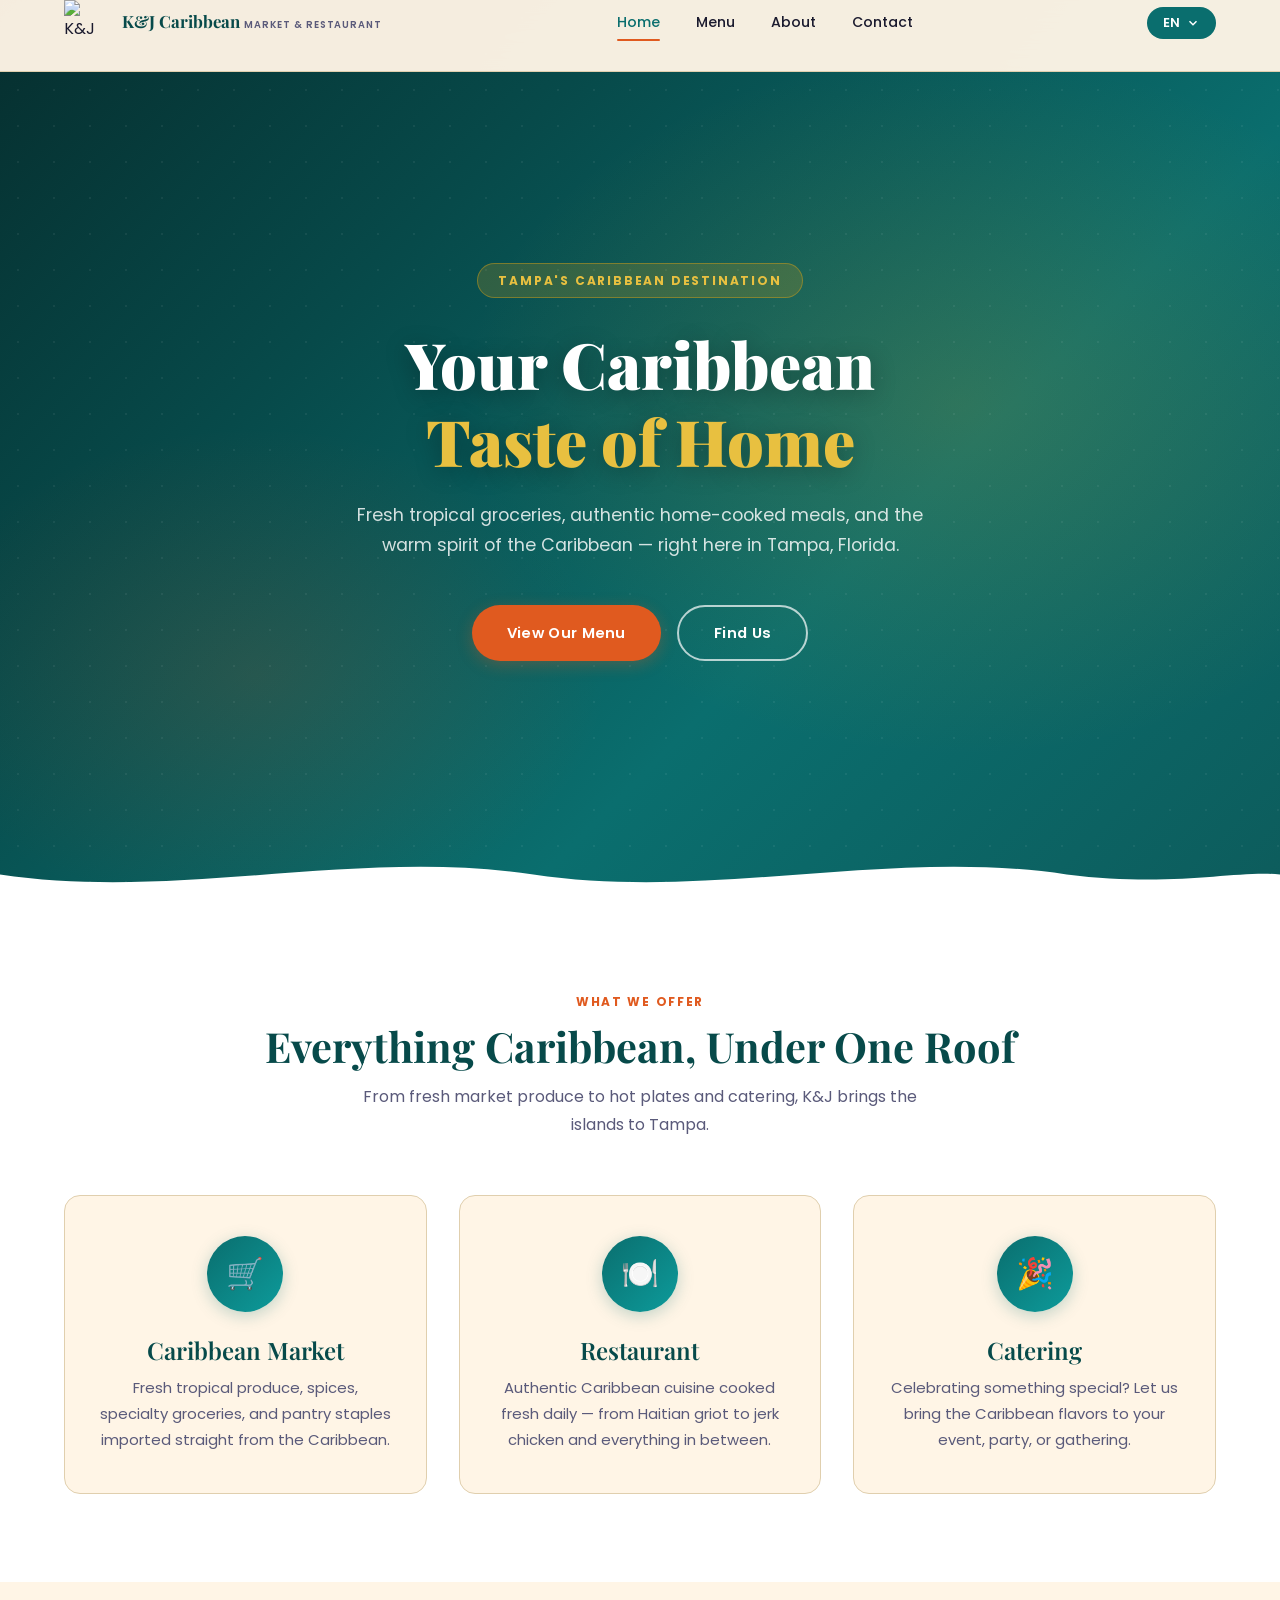
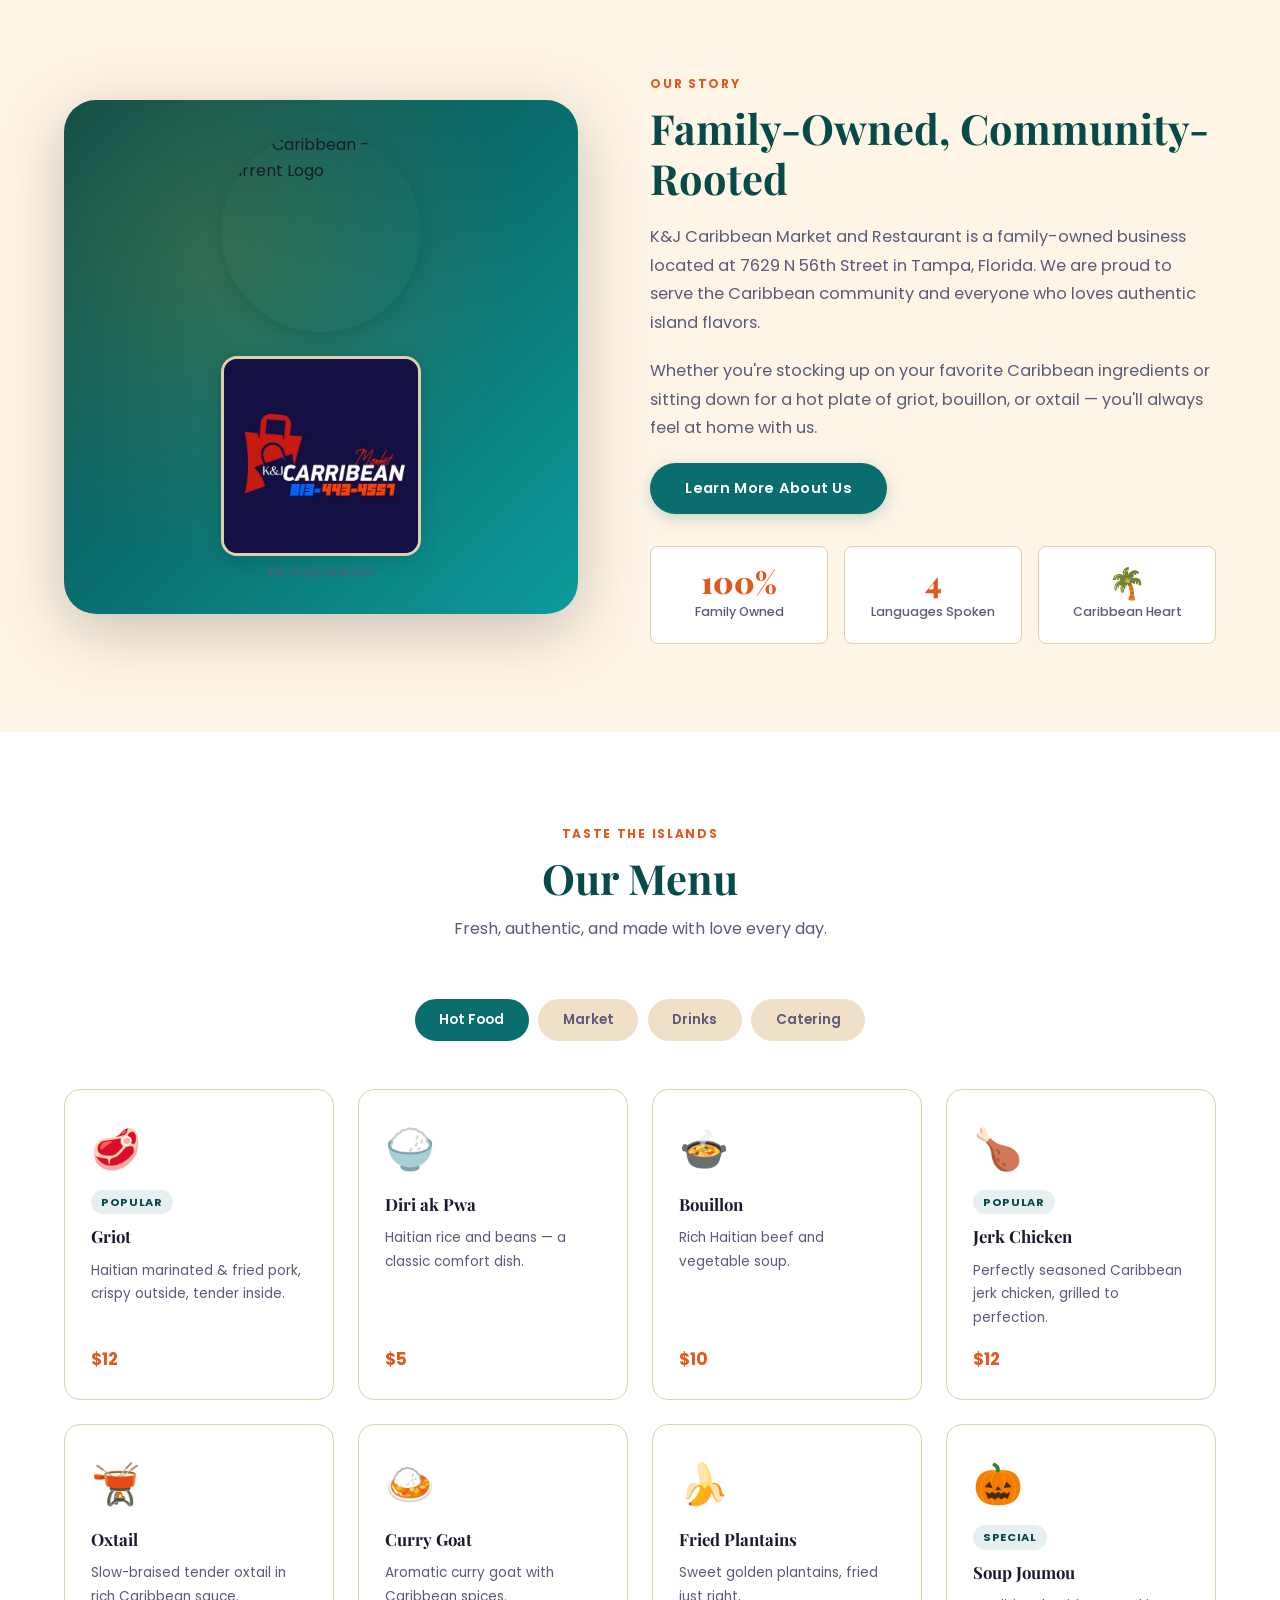
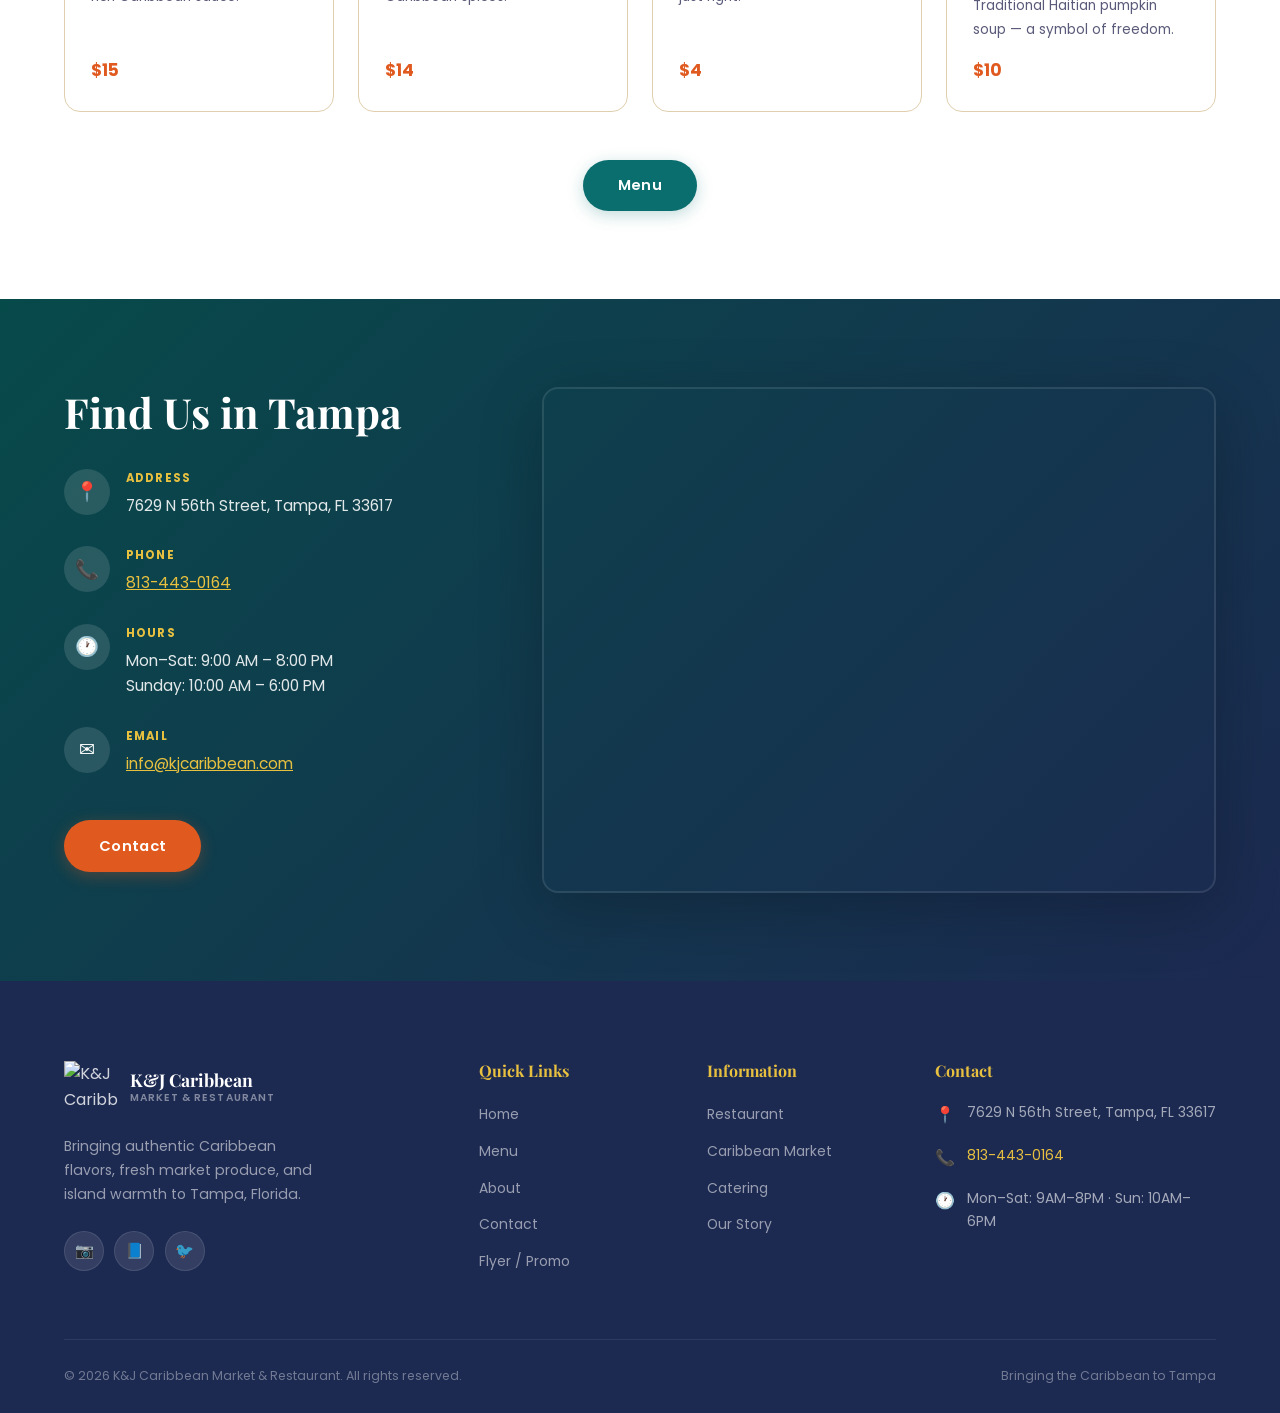
==== commit 91b2a998: "Add market photo gallery, lightbox, SW, both logos & SEO files - Gallery system: data/gallery.js (8 " ====
--- a/index.html
+++ b/index.html
@@ -5,14 +5,70 @@
   <meta name="viewport" content="width=device-width, initial-scale=1.0">
   <meta name="description" content="K&J Caribbean Market and Restaurant — Tampa, FL. Fresh tropical groceries, authentic island cuisine, and catering. Open 7 days a week.">
   <meta name="keywords" content="Caribbean restaurant Tampa, Haitian food Tampa, Caribbean market Tampa, griot, jerk chicken, tropical groceries">
+  <!-- Open Graph / Social sharing -->
   <meta property="og:title"       content="K&J Caribbean Market & Restaurant | Tampa, FL">
   <meta property="og:description" content="Fresh Caribbean groceries, authentic island cuisine, and catering in Tampa, FL. Call 813-443-0164.">
   <meta property="og:type"        content="website">
-  <meta property="og:image"       content="logo/logo.svg">
-  <meta name="theme-color"        content="#0A6E6E">
+  <meta property="og:url"         content="https://hilairejr16.github.io/kj-caribbean/">
+  <meta property="og:image"       content="https://hilairejr16.github.io/kj-caribbean/logo/logo.svg">
+  <meta property="og:locale"      content="en_US">
+  <!-- Twitter Card -->
+  <meta name="twitter:card"        content="summary">
+  <meta name="twitter:title"       content="K&J Caribbean Market & Restaurant | Tampa, FL">
+  <meta name="twitter:description" content="Fresh Caribbean groceries, authentic island cuisine &amp; catering in Tampa, FL.">
+  <meta name="twitter:image"       content="https://hilairejr16.github.io/kj-caribbean/logo/logo.svg">
+  <meta name="theme-color"         content="#0A6E6E">
+  <link rel="canonical"            href="https://hilairejr16.github.io/kj-caribbean/">
   <title>K&J Caribbean Market & Restaurant | Tampa, FL</title>
-  <link rel="stylesheet" href="css/style.css">
+  <link rel="stylesheet" href="css/style.css?v=1777417734974">
   <link rel="icon" href="logo/logo.svg" type="image/svg+xml">
+  <!-- Local Business Schema (Google Rich Results) -->
+  <script type="application/ld+json">
+  {
+    "@context": "https://schema.org",
+    "@type": ["Restaurant", "GroceryStore"],
+    "name": "K&J Caribbean Market and Restaurant",
+    "description": "Family-owned Caribbean market and restaurant in Tampa, FL. Fresh tropical groceries, authentic Haitian and Caribbean cuisine, and catering services.",
+    "url": "https://hilairejr16.github.io/kj-caribbean/",
+    "telephone": "+1-813-443-0164",
+    "email": "info@kjcaribbean.com",
+    "image": "https://hilairejr16.github.io/kj-caribbean/logo/logo.svg",
+    "address": {
+      "@type": "PostalAddress",
+      "streetAddress": "7629 N 56th Street",
+      "addressLocality": "Tampa",
+      "addressRegion": "FL",
+      "postalCode": "33617",
+      "addressCountry": "US"
+    },
+    "geo": {
+      "@type": "GeoCoordinates",
+      "latitude": 28.0395,
+      "longitude": -82.4233
+    },
+    "openingHoursSpecification": [
+      {
+        "@type": "OpeningHoursSpecification",
+        "dayOfWeek": ["Monday","Tuesday","Wednesday","Thursday","Friday","Saturday"],
+        "opens": "09:00",
+        "closes": "20:00"
+      },
+      {
+        "@type": "OpeningHoursSpecification",
+        "dayOfWeek": ["Sunday"],
+        "opens": "10:00",
+        "closes": "18:00"
+      }
+    ],
+    "servesCuisine": ["Caribbean", "Haitian", "Jamaican"],
+    "priceRange": "$$",
+    "currenciesAccepted": "USD",
+    "paymentAccepted": "Cash, Credit Card",
+    "hasMap": "https://maps.google.com/?q=7629+N+56th+Street+Tampa+FL+33617",
+    "areaServed": "Tampa, FL",
+    "inLanguage": ["en", "fr", "ht", "es"]
+  }
+  </script>
 </head>
 <body>
 
@@ -112,8 +168,12 @@
   <div class="container">
     <div class="about-grid">
       <div class="about-visual reveal">
-        <div class="about-visual-inner">
-          <img src="logo/logo.svg" alt="K&J Caribbean Logo" style="width:220px;height:220px;border-radius:50%;">
+        <div class="about-visual-inner" style="display:flex;flex-direction:column;align-items:center;gap:1.5rem;">
+          <img src="logo/logo.svg" alt="K&J Caribbean — Current Logo" style="width:200px;height:200px;border-radius:50%;box-shadow:var(--shadow-md);">
+          <div style="text-align:center;">
+            <img src="logo/logo-old.jpeg" alt="K&J Caribbean Market — Original Logo" style="width:200px;height:auto;border-radius:var(--r-md);box-shadow:var(--shadow-md);border:3px solid var(--border);">
+            <p style="font-size:.72rem;color:var(--text-muted);margin-top:.4rem;">Est. Original Brand</p>
+          </div>
         </div>
       </div>
       <div class="about-text reveal">
@@ -181,6 +241,13 @@
       <div class="menu-card"><div class="menu-card-emoji">🍈</div><h4 data-i18n="mk4_name">Breadfruit</h4><p class="desc" data-i18n="mk4_desc">Fresh breadfruit when in season.</p></div>
       <div class="menu-card"><div class="menu-card-emoji">🌶️</div><h4 data-i18n="mk5_name">Scotch Bonnet Peppers</h4><p class="desc" data-i18n="mk5_desc">Fiery Caribbean peppers for authentic flavors.</p></div>
       <div class="menu-card"><div class="menu-card-emoji">🧂</div><h4 data-i18n="mk6_name">Caribbean Spice Blends</h4><p class="desc" data-i18n="mk6_desc">Specialty seasoning mixes and imported spices.</p></div>
+
+      <!-- ── Market Photo Gallery ─────────────────────────── -->
+      <div class="gallery-section-header" style="grid-column:1/-1;margin-top:2.5rem;">
+        <h3 style="font-family:var(--font-head);color:var(--teal);margin-bottom:.4rem;">Inside Our Market</h3>
+        <p style="color:var(--text-muted);font-size:.92rem;">A look at what you'll find on our shelves — click any photo to explore.</p>
+      </div>
+      <div data-gallery="market" style="grid-column:1/-1;"></div>
     </div>
 
     <!-- Drinks -->
@@ -324,8 +391,15 @@
 <!-- Scroll to top -->
 <button class="scroll-top" id="scroll-top" aria-label="Scroll to top">↑</button>
 
-<script src="js/i18n.js"></script>
-<script src="js/main.js"></script>
-<script>document.getElementById('year').textContent = new Date().getFullYear();</script>
+<script src="data/gallery.js?v=1777417734974"></script>
+<script src="js/gallery.js?v=1777417734974"></script>
+<script src="js/i18n.js?v=1777417734974"></script>
+<script src="js/main.js?v=1777417734974"></script>
+<script>
+  document.getElementById('year').textContent = new Date().getFullYear();
+  if ('serviceWorker' in navigator) {
+    navigator.serviceWorker.register('./sw.js').catch(() => {});
+  }
+</script>
 </body>
 </html>
--- a/css/style.css
+++ b/css/style.css
@@ -943,3 +943,237 @@
   .flyer-doc  { box-shadow: none; border-radius: 0; max-width: 100%; }
   body { background: white; }
 }
+
+/* ============================================================
+   GALLERY GRID & LIGHTBOX
+   ============================================================ */
+
+/* ── Grid ─────────────────────────────────────────────────── */
+.gallery-grid {
+  display: grid;
+  grid-template-columns: repeat(auto-fill, minmax(280px, 1fr));
+  gap: 1.25rem;
+}
+
+.gallery-card {
+  border-radius: var(--r-md);
+  overflow: hidden;
+  cursor: pointer;
+  border: 1px solid var(--border);
+  transition: var(--t);
+  background: var(--white);
+  outline-offset: 3px;
+}
+.gallery-card:hover,
+.gallery-card:focus-visible {
+  transform: translateY(-4px);
+  box-shadow: var(--shadow-lg);
+}
+.gallery-card--featured {
+  grid-column: span 2;
+}
+
+/* ── Thumbnail ────────────────────────────────────────────── */
+.gallery-thumb {
+  position: relative;
+  aspect-ratio: 16 / 9;
+  overflow: hidden;
+  background: #111;
+}
+.gallery-thumb img {
+  width: 100%;
+  height: 100%;
+  object-fit: cover;
+  transition: transform .45s var(--ease);
+  display: block;
+}
+.gallery-card:hover .gallery-thumb img {
+  transform: scale(1.05);
+}
+
+/* ── Overlay icons ────────────────────────────────────────── */
+.gallery-zoom,
+.gallery-play-btn {
+  position: absolute;
+  inset: 0;
+  display: flex;
+  align-items: center;
+  justify-content: center;
+  font-size: 2rem;
+  background: rgba(10, 110, 110, .45);
+  color: #fff;
+  opacity: 0;
+  transition: opacity .3s var(--ease);
+  pointer-events: none;
+}
+.gallery-card:hover .gallery-zoom,
+.gallery-card:hover .gallery-play-btn,
+.gallery-card:focus-visible .gallery-zoom,
+.gallery-card:focus-visible .gallery-play-btn {
+  opacity: 1;
+}
+
+/* ── Caption strip ────────────────────────────────────────── */
+.gallery-cap {
+  padding: .6rem 1rem;
+  font-size: .82rem;
+  color: var(--text-muted);
+  line-height: 1.4;
+  background: var(--white);
+}
+
+/* ── Lightbox overlay ─────────────────────────────────────── */
+.kj-lightbox {
+  position: fixed;
+  inset: 0;
+  z-index: 9999;
+  display: none;
+  align-items: center;
+  justify-content: center;
+}
+.kj-lightbox.lb-active {
+  display: flex;
+}
+
+.lb-overlay {
+  position: absolute;
+  inset: 0;
+  background: rgba(0, 0, 0, .88);
+  backdrop-filter: blur(4px);
+  cursor: pointer;
+}
+
+/* ── Inner layout ─────────────────────────────────────────── */
+.lb-inner {
+  position: relative;
+  display: flex;
+  align-items: center;
+  justify-content: center;
+  width: 100%;
+  height: 100%;
+  padding: 4rem 4.5rem;
+  z-index: 1;
+  pointer-events: none;
+}
+
+/* ── Media wrapper ────────────────────────────────────────── */
+.lb-media-wrap {
+  position: relative;
+  display: flex;
+  align-items: center;
+  justify-content: center;
+  max-width: 90vw;
+  max-height: 80vh;
+  pointer-events: auto;
+}
+.lb-img {
+  max-width: 88vw;
+  max-height: 78vh;
+  object-fit: contain;
+  border-radius: var(--r-sm);
+  box-shadow: var(--shadow-xl);
+  display: block;
+}
+.lb-video {
+  max-width: 88vw;
+  max-height: 78vh;
+  border-radius: var(--r-sm);
+  box-shadow: var(--shadow-xl);
+  background: #000;
+  display: block;
+}
+
+/* ── Spinner ──────────────────────────────────────────────── */
+.lb-spinner {
+  width: 48px;
+  height: 48px;
+  border: 4px solid rgba(255,255,255,.2);
+  border-top-color: var(--teal-light);
+  border-radius: 50%;
+  animation: lb-spin .8s linear infinite;
+}
+@keyframes lb-spin { to { transform: rotate(360deg); } }
+
+/* ── Close button ─────────────────────────────────────────── */
+.lb-close {
+  position: absolute;
+  top: 1rem;
+  right: 1rem;
+  width: 42px;
+  height: 42px;
+  border-radius: 50%;
+  background: rgba(255,255,255,.15);
+  border: 1.5px solid rgba(255,255,255,.4);
+  color: #fff;
+  font-size: 1.25rem;
+  line-height: 1;
+  cursor: pointer;
+  display: flex;
+  align-items: center;
+  justify-content: center;
+  transition: background .2s;
+  z-index: 2;
+  pointer-events: auto;
+}
+.lb-close:hover { background: rgba(255,255,255,.3); }
+
+/* ── Arrow buttons ────────────────────────────────────────── */
+.lb-arrow {
+  position: absolute;
+  top: 50%;
+  transform: translateY(-50%);
+  width: 50px;
+  height: 50px;
+  border-radius: 50%;
+  background: rgba(255,255,255,.15);
+  border: 1.5px solid rgba(255,255,255,.4);
+  color: #fff;
+  font-size: 2rem;
+  line-height: 1;
+  cursor: pointer;
+  display: flex;
+  align-items: center;
+  justify-content: center;
+  transition: background .2s;
+  pointer-events: auto;
+  z-index: 2;
+}
+.lb-arrow:hover { background: rgba(255,255,255,.3); }
+.lb-prev { left: 1rem; }
+.lb-next { right: 1rem; }
+
+/* ── Footer (caption + counter) ──────────────────────────── */
+.lb-footer {
+  position: absolute;
+  bottom: 1.25rem;
+  left: 50%;
+  transform: translateX(-50%);
+  text-align: center;
+  pointer-events: none;
+  z-index: 2;
+  width: 90vw;
+}
+.lb-caption {
+  color: rgba(255,255,255,.9);
+  font-size: .9rem;
+  margin-bottom: .25rem;
+  text-shadow: 0 1px 4px rgba(0,0,0,.7);
+}
+.lb-counter {
+  color: rgba(255,255,255,.55);
+  font-size: .78rem;
+  letter-spacing: .04em;
+}
+
+/* ── Responsive adjustments ───────────────────────────────── */
+@media (max-width: 768px) {
+  .gallery-card--featured { grid-column: span 1; }
+  .lb-inner { padding: 3.5rem 1rem; }
+  .lb-arrow { width: 40px; height: 40px; font-size: 1.5rem; }
+  .lb-prev { left: .25rem; }
+  .lb-next { right: .25rem; }
+}
+@media (max-width: 480px) {
+  .gallery-grid { grid-template-columns: 1fr; }
+  .lb-close { top: .5rem; right: .5rem; }
+}
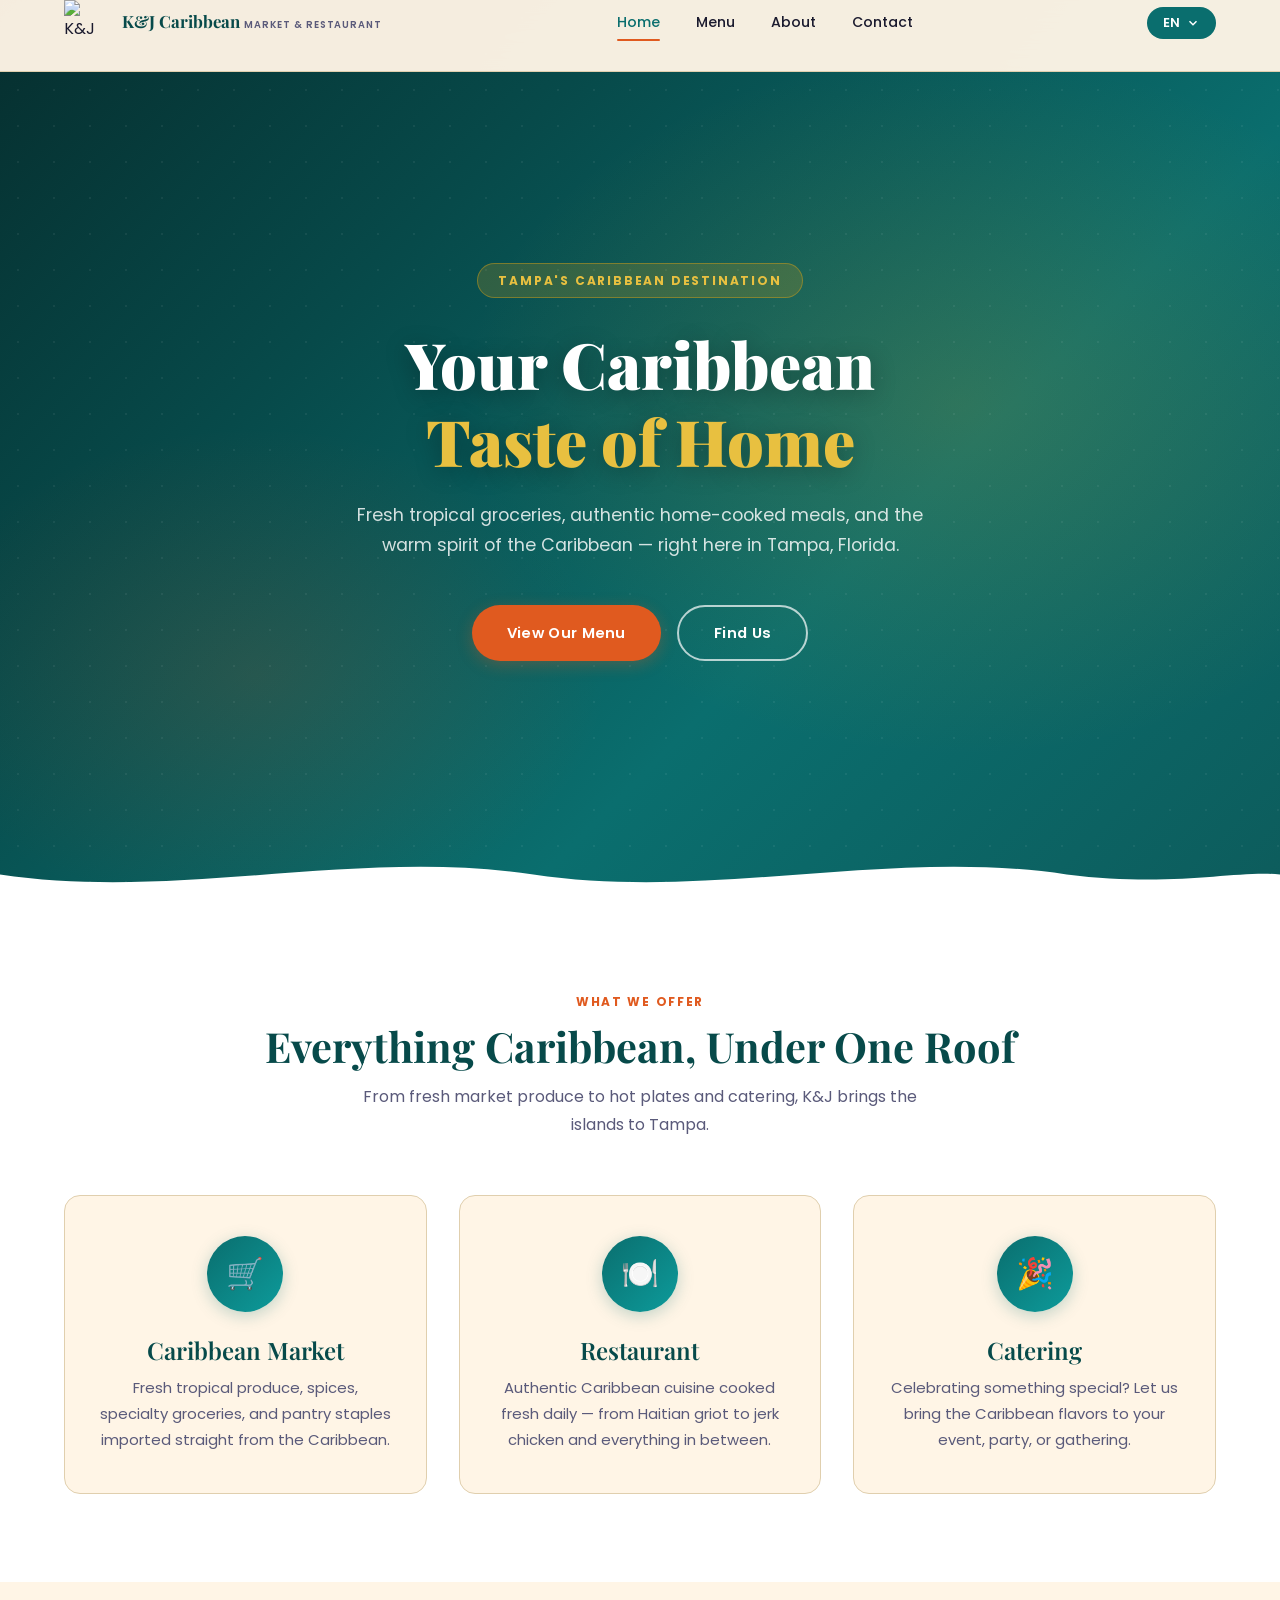
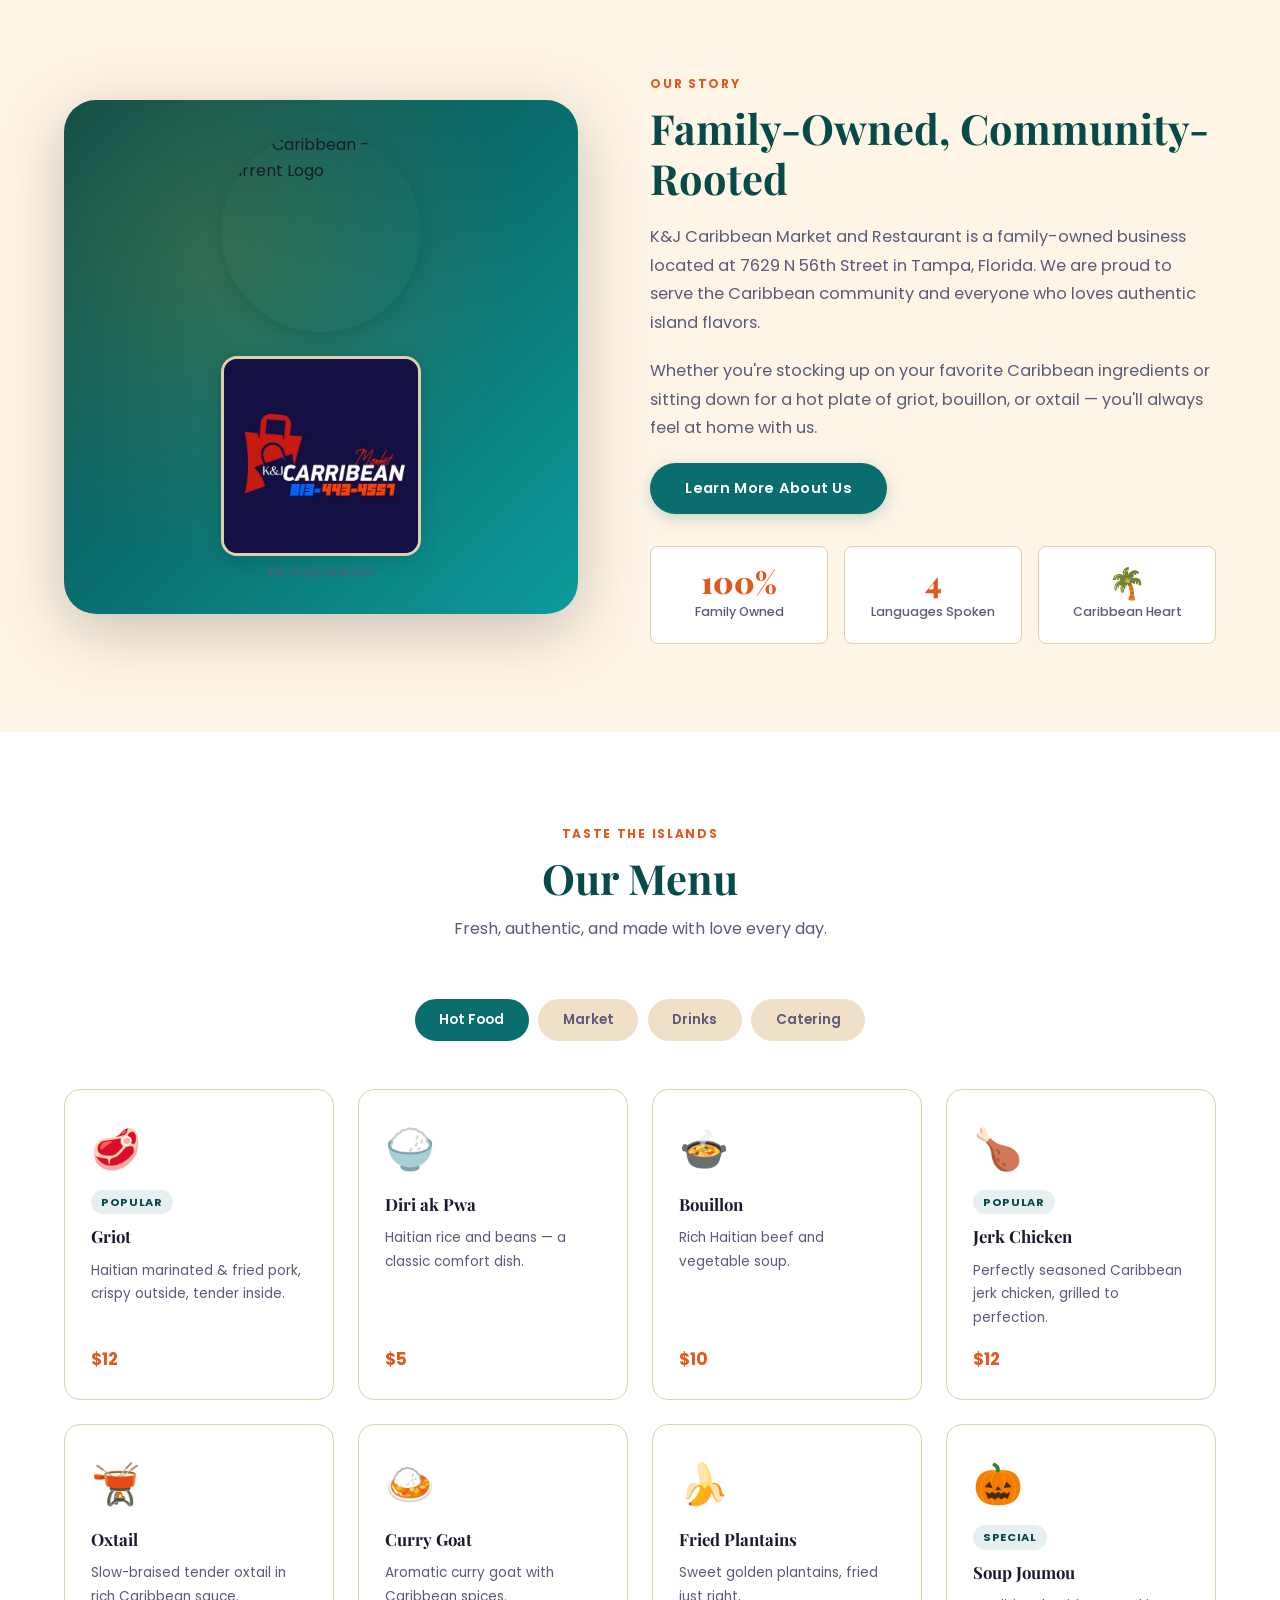
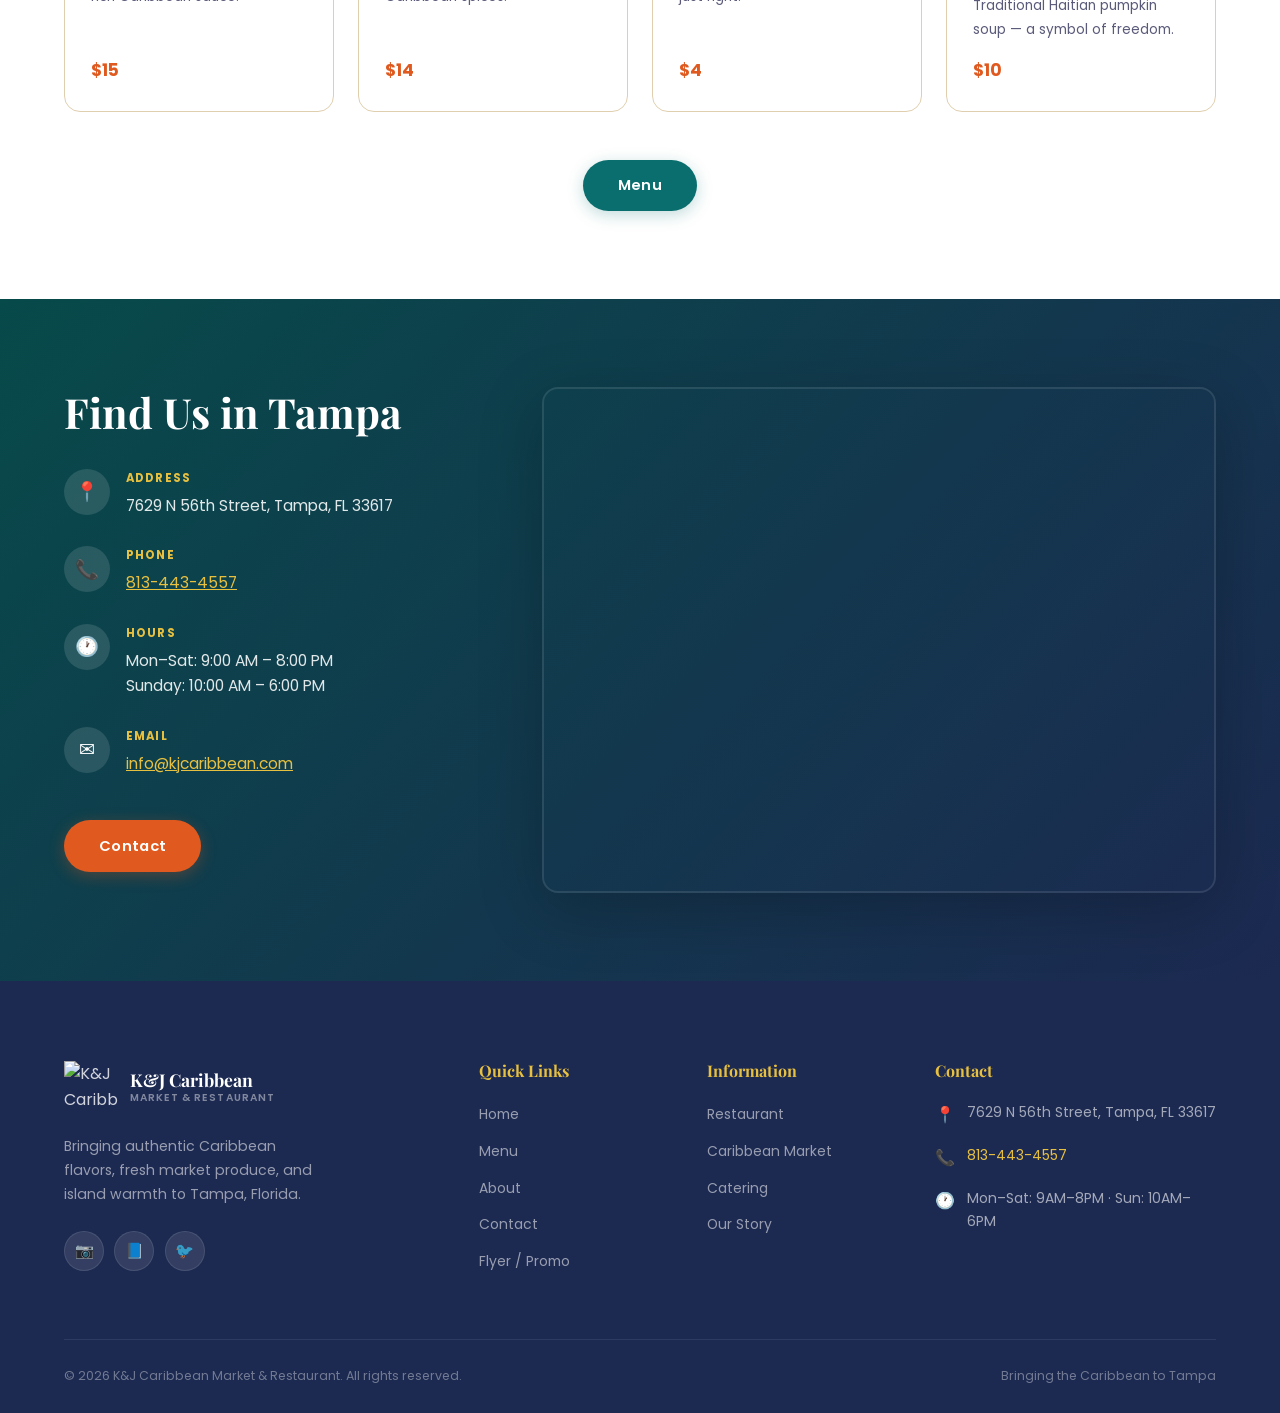
==== commit 423139e7: "Fix phone number to 813-443-4557 across all files Updated every instance in index.html, menu.html, a" ====
--- a/index.html
+++ b/index.html
@@ -1,4 +1,4 @@
-<!DOCTYPE html>
+﻿<!DOCTYPE html>
 <html lang="en">
 <head>
   <meta charset="UTF-8">
@@ -7,7 +7,7 @@
   <meta name="keywords" content="Caribbean restaurant Tampa, Haitian food Tampa, Caribbean market Tampa, griot, jerk chicken, tropical groceries">
   <!-- Open Graph / Social sharing -->
   <meta property="og:title"       content="K&J Caribbean Market & Restaurant | Tampa, FL">
-  <meta property="og:description" content="Fresh Caribbean groceries, authentic island cuisine, and catering in Tampa, FL. Call 813-443-0164.">
+  <meta property="og:description" content="Fresh Caribbean groceries, authentic island cuisine, and catering in Tampa, FL. Call 813-443-4557.">
   <meta property="og:type"        content="website">
   <meta property="og:url"         content="https://hilairejr16.github.io/kj-caribbean/">
   <meta property="og:image"       content="https://hilairejr16.github.io/kj-caribbean/logo/logo.svg">
@@ -20,7 +20,7 @@
   <meta name="theme-color"         content="#0A6E6E">
   <link rel="canonical"            href="https://hilairejr16.github.io/kj-caribbean/">
   <title>K&J Caribbean Market & Restaurant | Tampa, FL</title>
-  <link rel="stylesheet" href="css/style.css?v=1777417734974">
+  <link rel="stylesheet" href="css/style.css?v=1777418152899">
   <link rel="icon" href="logo/logo.svg" type="image/svg+xml">
   <!-- Local Business Schema (Google Rich Results) -->
   <script type="application/ld+json">
@@ -30,7 +30,7 @@
     "name": "K&J Caribbean Market and Restaurant",
     "description": "Family-owned Caribbean market and restaurant in Tampa, FL. Fresh tropical groceries, authentic Haitian and Caribbean cuisine, and catering services.",
     "url": "https://hilairejr16.github.io/kj-caribbean/",
-    "telephone": "+1-813-443-0164",
+    "telephone": "+1-813-443-4557",
     "email": "info@kjcaribbean.com",
     "image": "https://hilairejr16.github.io/kj-caribbean/logo/logo.svg",
     "address": {
@@ -291,7 +291,7 @@
           <div class="info-icon">📞</div>
           <div>
             <div class="info-label" data-i18n="loc_phone_label">Phone</div>
-            <div class="info-value"><a href="tel:8134430164" data-i18n="loc_phone">813-443-0164</a></div>
+            <div class="info-value"><a href="tel:8134434557" data-i18n="loc_phone">813-443-4557</a></div>
           </div>
         </div>
         <div class="info-item">
@@ -372,7 +372,7 @@
         </div>
         <div class="footer-contact-item">
           <span class="ico">📞</span>
-          <span class="txt"><a href="tel:8134430164">813-443-0164</a></span>
+          <span class="txt"><a href="tel:8134434557">813-443-4557</a></span>
         </div>
         <div class="footer-contact-item">
           <span class="ico">🕐</span>
@@ -391,10 +391,10 @@
 <!-- Scroll to top -->
 <button class="scroll-top" id="scroll-top" aria-label="Scroll to top">↑</button>
 
-<script src="data/gallery.js?v=1777417734974"></script>
-<script src="js/gallery.js?v=1777417734974"></script>
-<script src="js/i18n.js?v=1777417734974"></script>
-<script src="js/main.js?v=1777417734974"></script>
+<script src="data/gallery.js?v=1777418152899"></script>
+<script src="js/gallery.js?v=1777418152899"></script>
+<script src="js/i18n.js?v=1777418152899"></script>
+<script src="js/main.js?v=1777418152899"></script>
 <script>
   document.getElementById('year').textContent = new Date().getFullYear();
   if ('serviceWorker' in navigator) {
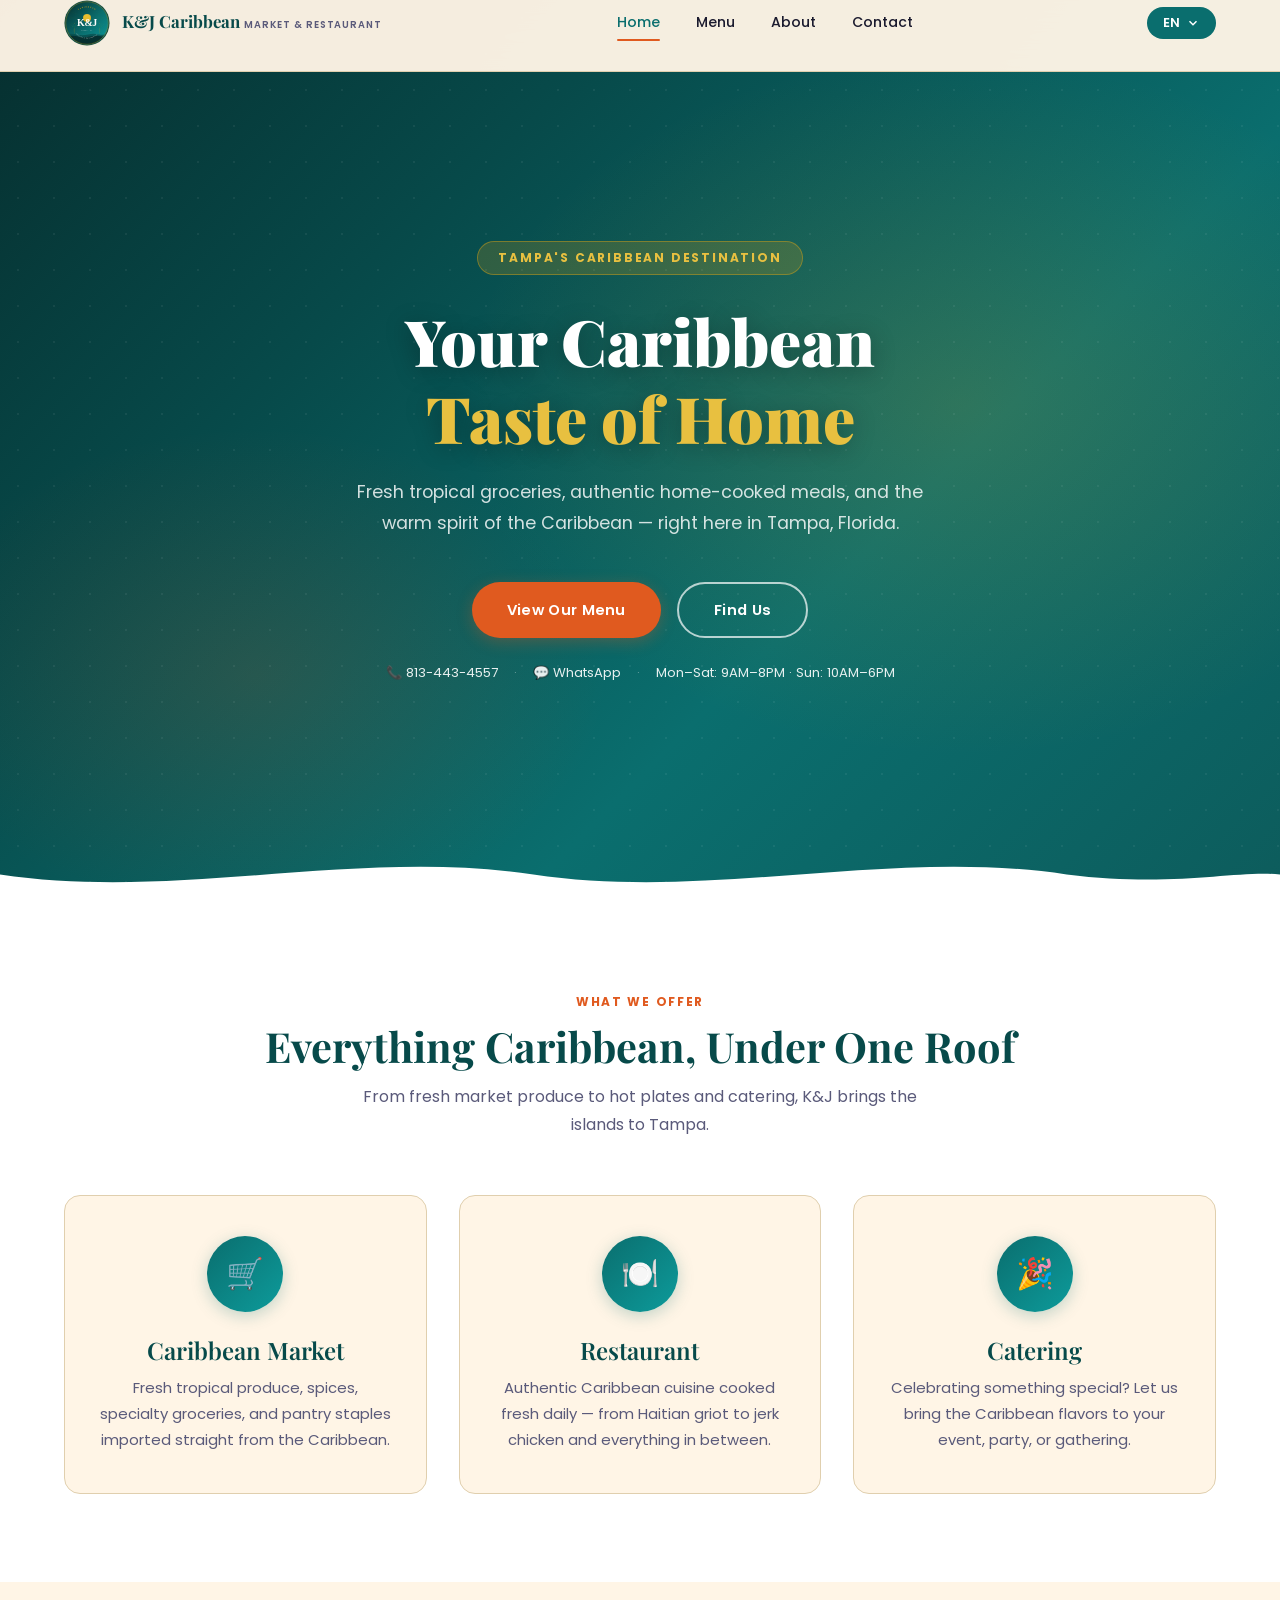
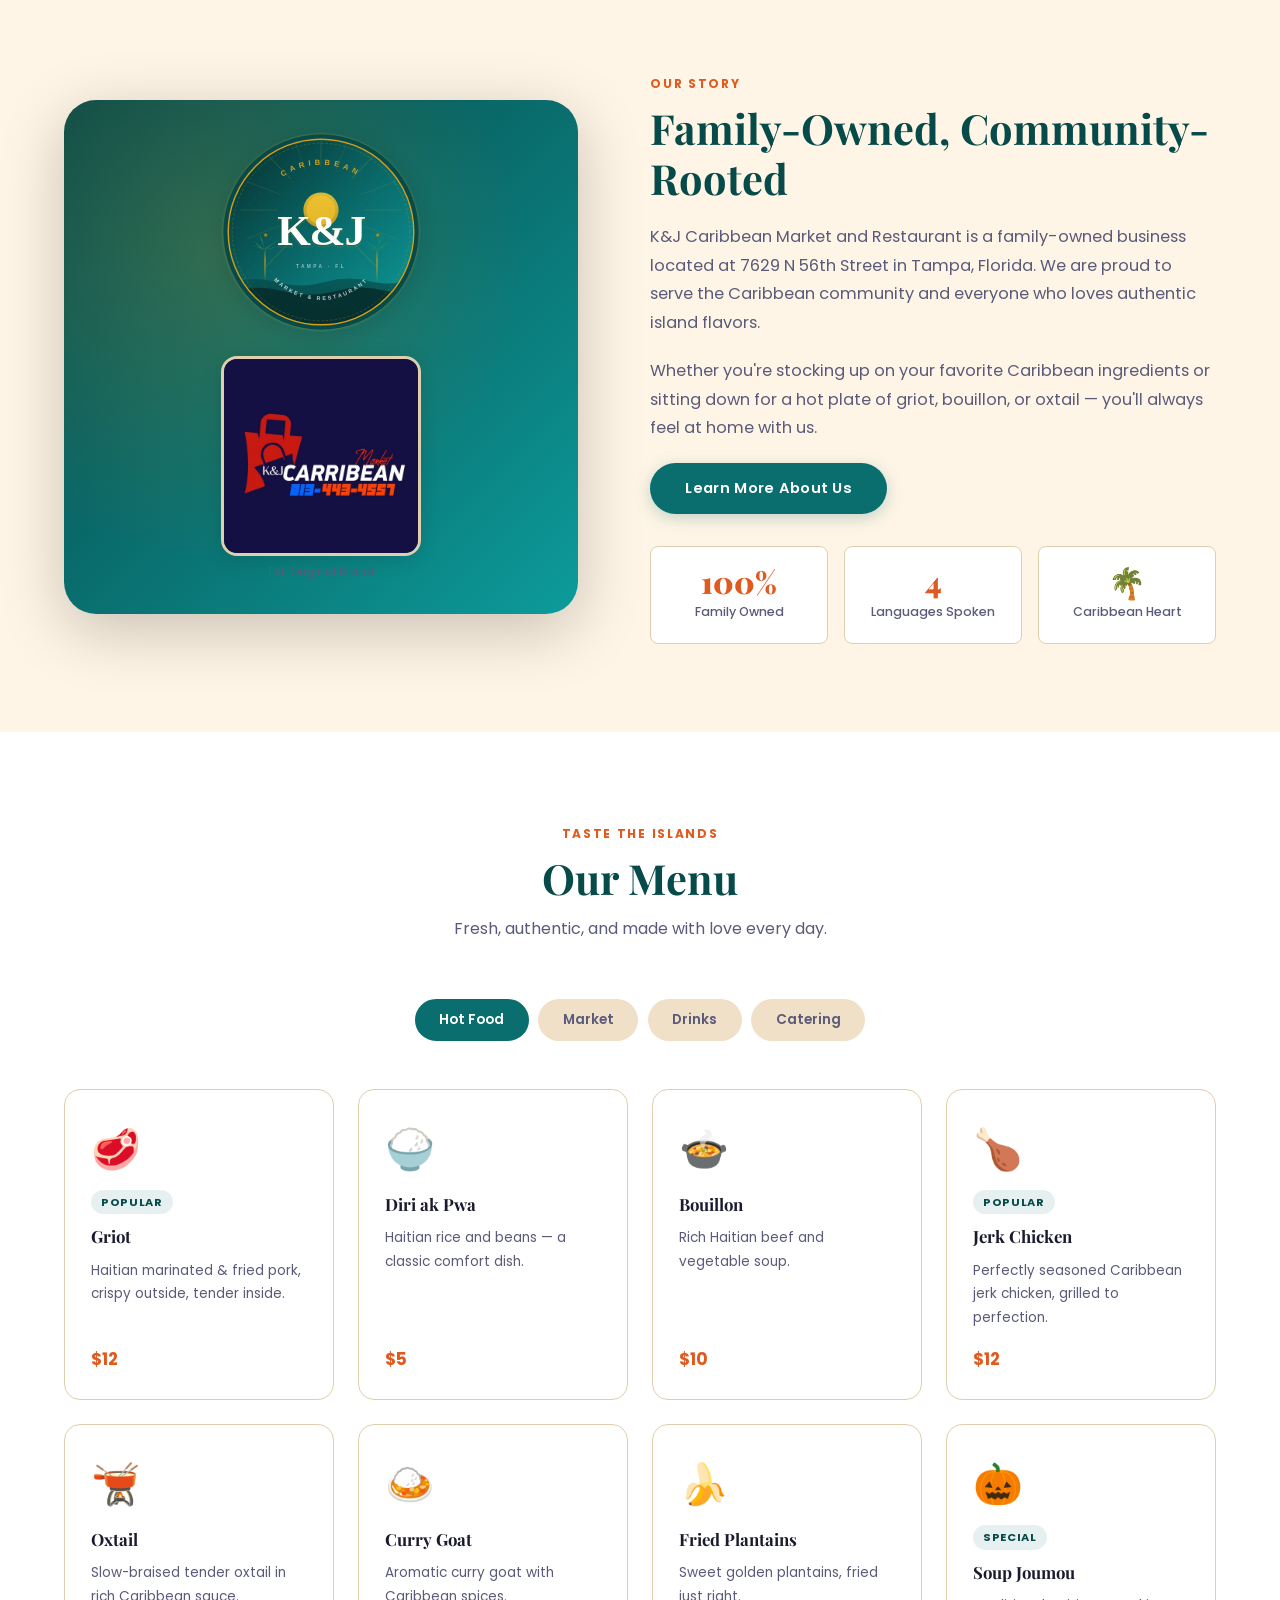
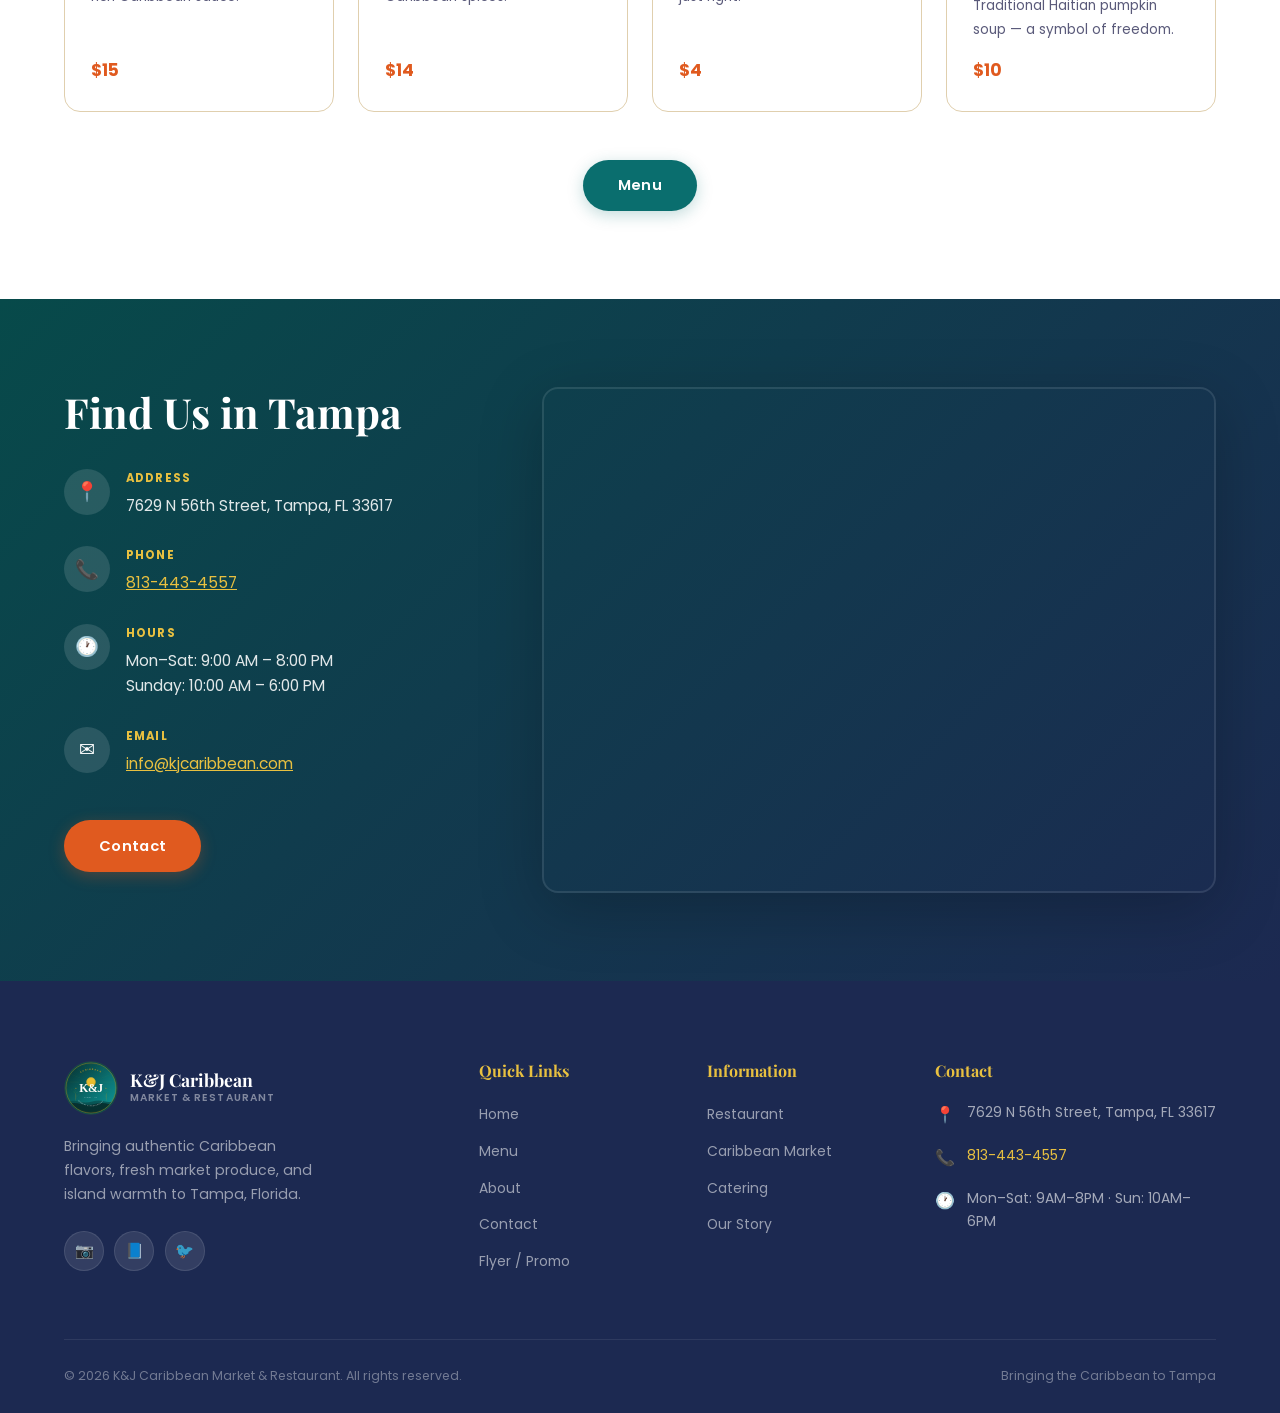
==== commit 7644c72f: "Complete site: SEO, WhatsApp, dual logos, 404, domain CNAME, maintenance script SEO & Schema: - Rich" ====
--- a/index.html
+++ b/index.html
@@ -3,25 +3,37 @@
 <head>
   <meta charset="UTF-8">
   <meta name="viewport" content="width=device-width, initial-scale=1.0">
-  <meta name="description" content="K&J Caribbean Market and Restaurant — Tampa, FL. Fresh tropical groceries, authentic island cuisine, and catering. Open 7 days a week.">
-  <meta name="keywords" content="Caribbean restaurant Tampa, Haitian food Tampa, Caribbean market Tampa, griot, jerk chicken, tropical groceries">
+  <meta name="description" content="K&J Caribbean Market & Restaurant — Tampa's home for authentic Caribbean food. Griot, jerk chicken, oxtail, plantains & tropical groceries. Open 7 days at 7629 N 56th St, Tampa FL.">
+  <meta name="keywords" content="Caribbean restaurant Tampa FL, Haitian restaurant Tampa, Caribbean market Tampa, griot Tampa, jerk chicken Tampa, oxtail Tampa, tropical groceries Tampa, Haitian food Tampa, Caribbean catering Tampa, plantains Tampa, Caribbean food near me">
   <!-- Open Graph / Social sharing -->
   <meta property="og:title"       content="K&J Caribbean Market & Restaurant | Tampa, FL">
-  <meta property="og:description" content="Fresh Caribbean groceries, authentic island cuisine, and catering in Tampa, FL. Call 813-443-4557.">
-  <meta property="og:type"        content="website">
+  <meta property="og:description" content="Tampa's authentic Caribbean market & restaurant. Griot, jerk chicken, oxtail, fresh tropical groceries & catering. Open 7 days — 813-443-4557.">
+  <meta property="og:type"        content="restaurant">
   <meta property="og:url"         content="https://hilairejr16.github.io/kj-caribbean/">
-  <meta property="og:image"       content="https://hilairejr16.github.io/kj-caribbean/logo/logo.svg">
+  <meta property="og:image"       content="https://hilairejr16.github.io/kj-caribbean/images/market/market-03.jpg">
+  <meta property="og:image:width"  content="1600">
+  <meta property="og:image:height" content="900">
   <meta property="og:locale"      content="en_US">
+  <meta property="og:locale:alternate" content="fr_FR">
+  <meta property="og:locale:alternate" content="es_ES">
   <!-- Twitter Card -->
-  <meta name="twitter:card"        content="summary">
+  <meta name="twitter:card"        content="summary_large_image">
   <meta name="twitter:title"       content="K&J Caribbean Market & Restaurant | Tampa, FL">
-  <meta name="twitter:description" content="Fresh Caribbean groceries, authentic island cuisine &amp; catering in Tampa, FL.">
-  <meta name="twitter:image"       content="https://hilairejr16.github.io/kj-caribbean/logo/logo.svg">
+  <meta name="twitter:description" content="Tampa's authentic Caribbean market & restaurant. Griot, jerk chicken, oxtail & tropical groceries. Open 7 days.">
+  <meta name="twitter:image"       content="https://hilairejr16.github.io/kj-caribbean/images/market/market-03.jpg">
   <meta name="theme-color"         content="#0A6E6E">
+  <meta name="geo.region"          content="US-FL">
+  <meta name="geo.placename"       content="Tampa">
+  <meta name="geo.position"        content="28.0395;-82.4233">
+  <meta name="ICBM"                content="28.0395, -82.4233">
   <link rel="canonical"            href="https://hilairejr16.github.io/kj-caribbean/">
-  <title>K&J Caribbean Market & Restaurant | Tampa, FL</title>
-  <link rel="stylesheet" href="css/style.css?v=1777418152899">
+  <!-- Performance: preconnect to font origins -->
+  <link rel="preconnect" href="https://fonts.googleapis.com">
+  <link rel="preconnect" href="https://fonts.gstatic.com" crossorigin>
+  <title>K&J Caribbean Market & Restaurant | Tampa, FL — Griot, Jerk Chicken & Tropical Groceries</title>
+  <link rel="stylesheet" href="css/style.css?v=1777482250029">
   <link rel="icon" href="logo/logo.svg" type="image/svg+xml">
+  <link rel="apple-touch-icon" href="logo/logo.svg">
   <!-- Local Business Schema (Google Rich Results) -->
   <script type="application/ld+json">
   {
@@ -66,7 +78,55 @@
     "paymentAccepted": "Cash, Credit Card",
     "hasMap": "https://maps.google.com/?q=7629+N+56th+Street+Tampa+FL+33617",
     "areaServed": "Tampa, FL",
-    "inLanguage": ["en", "fr", "ht", "es"]
+    "inLanguage": ["en", "fr", "ht", "es"],
+    "menu": "https://hilairejr16.github.io/kj-caribbean/menu.html",
+    "sameAs": [
+      "https://www.google.com/maps?q=7629+N+56th+Street+Tampa+FL+33617"
+    ],
+    "hasOfferCatalog": {
+      "@type": "OfferCatalog",
+      "name": "K&J Caribbean Menu",
+      "itemListElement": [
+        { "@type": "Offer", "itemOffered": { "@type": "MenuItem", "name": "Griot", "description": "Haitian marinated & fried pork, crispy outside, tender inside.", "offers": { "@type": "Offer", "price": "12.00", "priceCurrency": "USD" } } },
+        { "@type": "Offer", "itemOffered": { "@type": "MenuItem", "name": "Jerk Chicken", "description": "Perfectly seasoned Caribbean jerk chicken, grilled to perfection.", "offers": { "@type": "Offer", "price": "12.00", "priceCurrency": "USD" } } },
+        { "@type": "Offer", "itemOffered": { "@type": "MenuItem", "name": "Oxtail", "description": "Slow-braised tender oxtail in rich Caribbean sauce.", "offers": { "@type": "Offer", "price": "15.00", "priceCurrency": "USD" } } },
+        { "@type": "Offer", "itemOffered": { "@type": "MenuItem", "name": "Soup Joumou", "description": "Traditional Haitian pumpkin soup — a symbol of freedom.", "offers": { "@type": "Offer", "price": "10.00", "priceCurrency": "USD" } } }
+      ]
+    }
+  }
+  </script>
+  <!-- FAQ Schema for Google rich results -->
+  <script type="application/ld+json">
+  {
+    "@context": "https://schema.org",
+    "@type": "FAQPage",
+    "mainEntity": [
+      {
+        "@type": "Question",
+        "name": "Where is K&J Caribbean Market and Restaurant located?",
+        "acceptedAnswer": { "@type": "Answer", "text": "We are located at 7629 N 56th Street, Tampa, FL 33617. Easy to find near the heart of Tampa's Caribbean community." }
+      },
+      {
+        "@type": "Question",
+        "name": "What are K&J Caribbean's hours?",
+        "acceptedAnswer": { "@type": "Answer", "text": "We are open Monday through Saturday 9:00 AM – 8:00 PM, and Sunday 10:00 AM – 6:00 PM." }
+      },
+      {
+        "@type": "Question",
+        "name": "Does K&J Caribbean do catering?",
+        "acceptedAnswer": { "@type": "Answer", "text": "Yes! We offer full catering services for weddings, birthdays, corporate events, and any gathering. Call us at 813-443-4557 or visit our contact page to request a quote." }
+      },
+      {
+        "@type": "Question",
+        "name": "What type of food does K&J Caribbean serve?",
+        "acceptedAnswer": { "@type": "Answer", "text": "We serve authentic Haitian and Caribbean cuisine including griot (marinated fried pork), jerk chicken, oxtail, curry goat, Soup Joumou, diri ak pwa (rice and beans), fried plantains, and more. We also carry a full Caribbean grocery market with tropical produce, spices, and imported goods." }
+      },
+      {
+        "@type": "Question",
+        "name": "What languages does K&J Caribbean speak?",
+        "acceptedAnswer": { "@type": "Answer", "text": "We speak English, French, Haitian Creole (Kreyòl), and Spanish — so everyone feels welcome." }
+      }
+    ]
   }
   </script>
 </head>
@@ -127,6 +187,13 @@
       <a href="menu.html"    class="btn btn-primary"       data-i18n="hero_cta1">View Our Menu</a>
       <a href="contact.html" class="btn btn-outline-white" data-i18n="hero_cta2">Find Us</a>
     </div>
+    <div class="hero-quick-contact">
+      <a href="tel:8134434557" class="hero-qc-link">📞 813-443-4557</a>
+      <span class="hero-qc-sep">·</span>
+      <a href="https://wa.me/18134434557" target="_blank" rel="noopener" class="hero-qc-link">💬 WhatsApp</a>
+      <span class="hero-qc-sep">·</span>
+      <span class="hero-qc-link" data-i18n="footer_hours">Mon–Sat 9AM–8PM · Sun 10AM–6PM</span>
+    </div>
   </div>
   <div class="hero-wave">
     <svg viewBox="0 0 1440 80" preserveAspectRatio="none" xmlns="http://www.w3.org/2000/svg">
@@ -337,9 +404,9 @@
         </div>
         <p data-i18n="footer_desc">Bringing authentic Caribbean flavors, fresh market produce, and island warmth to Tampa, Florida.</p>
         <div class="footer-socials">
-          <a href="#" class="footer-social" aria-label="Instagram">📷</a>
-          <a href="#" class="footer-social" aria-label="Facebook">📘</a>
-          <a href="#" class="footer-social" aria-label="Twitter/X">🐦</a>
+          <a href="https://www.instagram.com/kjcaribbeantampa/" target="_blank" rel="noopener noreferrer" class="footer-social" aria-label="Instagram">📷</a>
+          <a href="https://www.facebook.com/kjcaribbeantampa" target="_blank" rel="noopener noreferrer" class="footer-social" aria-label="Facebook">📘</a>
+          <a href="https://www.twitter.com/kjcaribbean" target="_blank" rel="noopener noreferrer" class="footer-social" aria-label="Twitter/X">🐦</a>
         </div>
       </div>
 
@@ -391,10 +458,10 @@
 <!-- Scroll to top -->
 <button class="scroll-top" id="scroll-top" aria-label="Scroll to top">↑</button>
 
-<script src="data/gallery.js?v=1777418152899"></script>
-<script src="js/gallery.js?v=1777418152899"></script>
-<script src="js/i18n.js?v=1777418152899"></script>
-<script src="js/main.js?v=1777418152899"></script>
+<script src="data/gallery.js?v=1777482250029"></script>
+<script src="js/gallery.js?v=1777482250029"></script>
+<script src="js/i18n.js?v=1777482250029"></script>
+<script src="js/main.js?v=1777482250029"></script>
 <script>
   document.getElementById('year').textContent = new Date().getFullYear();
   if ('serviceWorker' in navigator) {
--- a/css/style.css
+++ b/css/style.css
@@ -395,6 +395,25 @@
   justify-content: center;
   flex-wrap: wrap;
 }
+/* ── Hero quick-contact strip ───────────────────────────── */
+.hero-quick-contact {
+  display: flex;
+  align-items: center;
+  justify-content: center;
+  flex-wrap: wrap;
+  gap: .5rem 1rem;
+  margin-top: 1.5rem;
+  font-size: .82rem;
+  color: rgba(255,255,255,.75);
+}
+.hero-qc-link {
+  color: rgba(255,255,255,.9);
+  text-decoration: none;
+  transition: color .2s;
+}
+.hero-qc-link:hover { color: var(--gold-light); }
+.hero-qc-sep { color: rgba(255,255,255,.4); }
+
 .hero-wave {
   position: absolute;
   bottom: -1px; left: 0; right: 0;
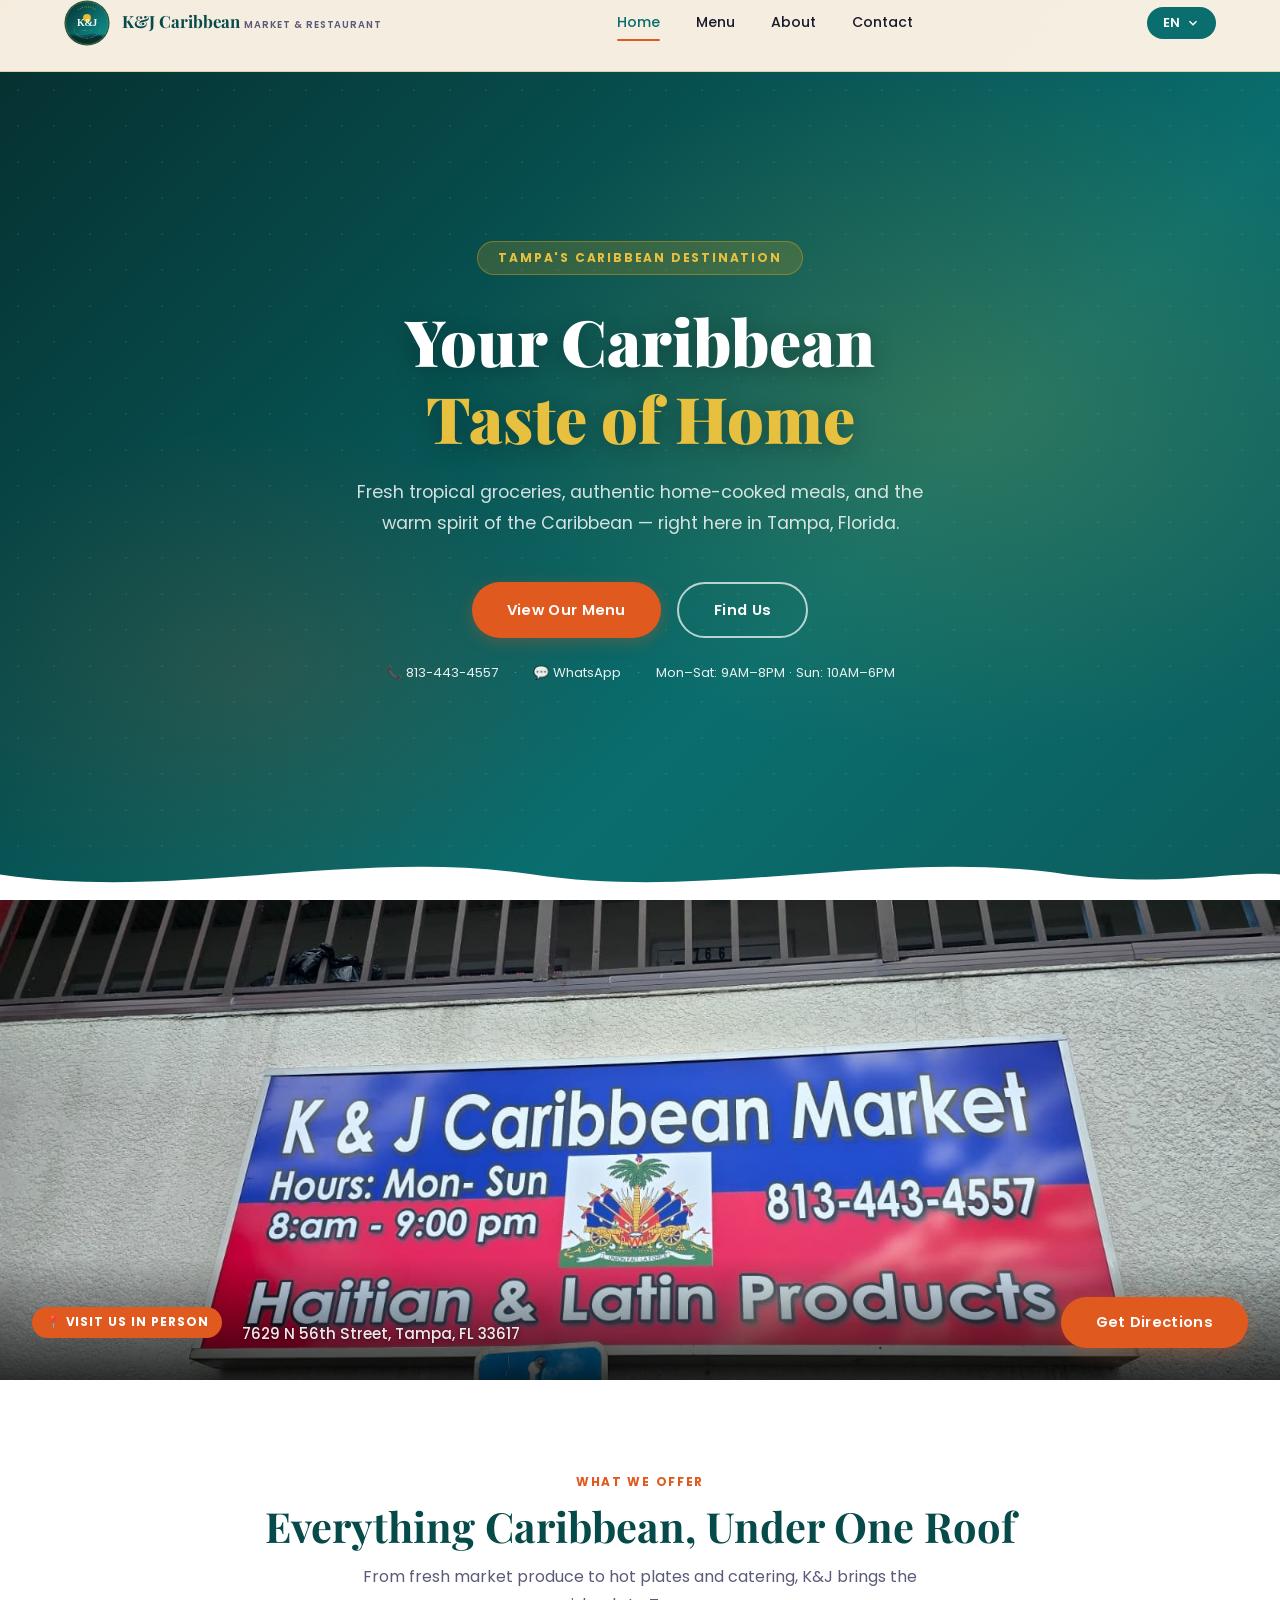
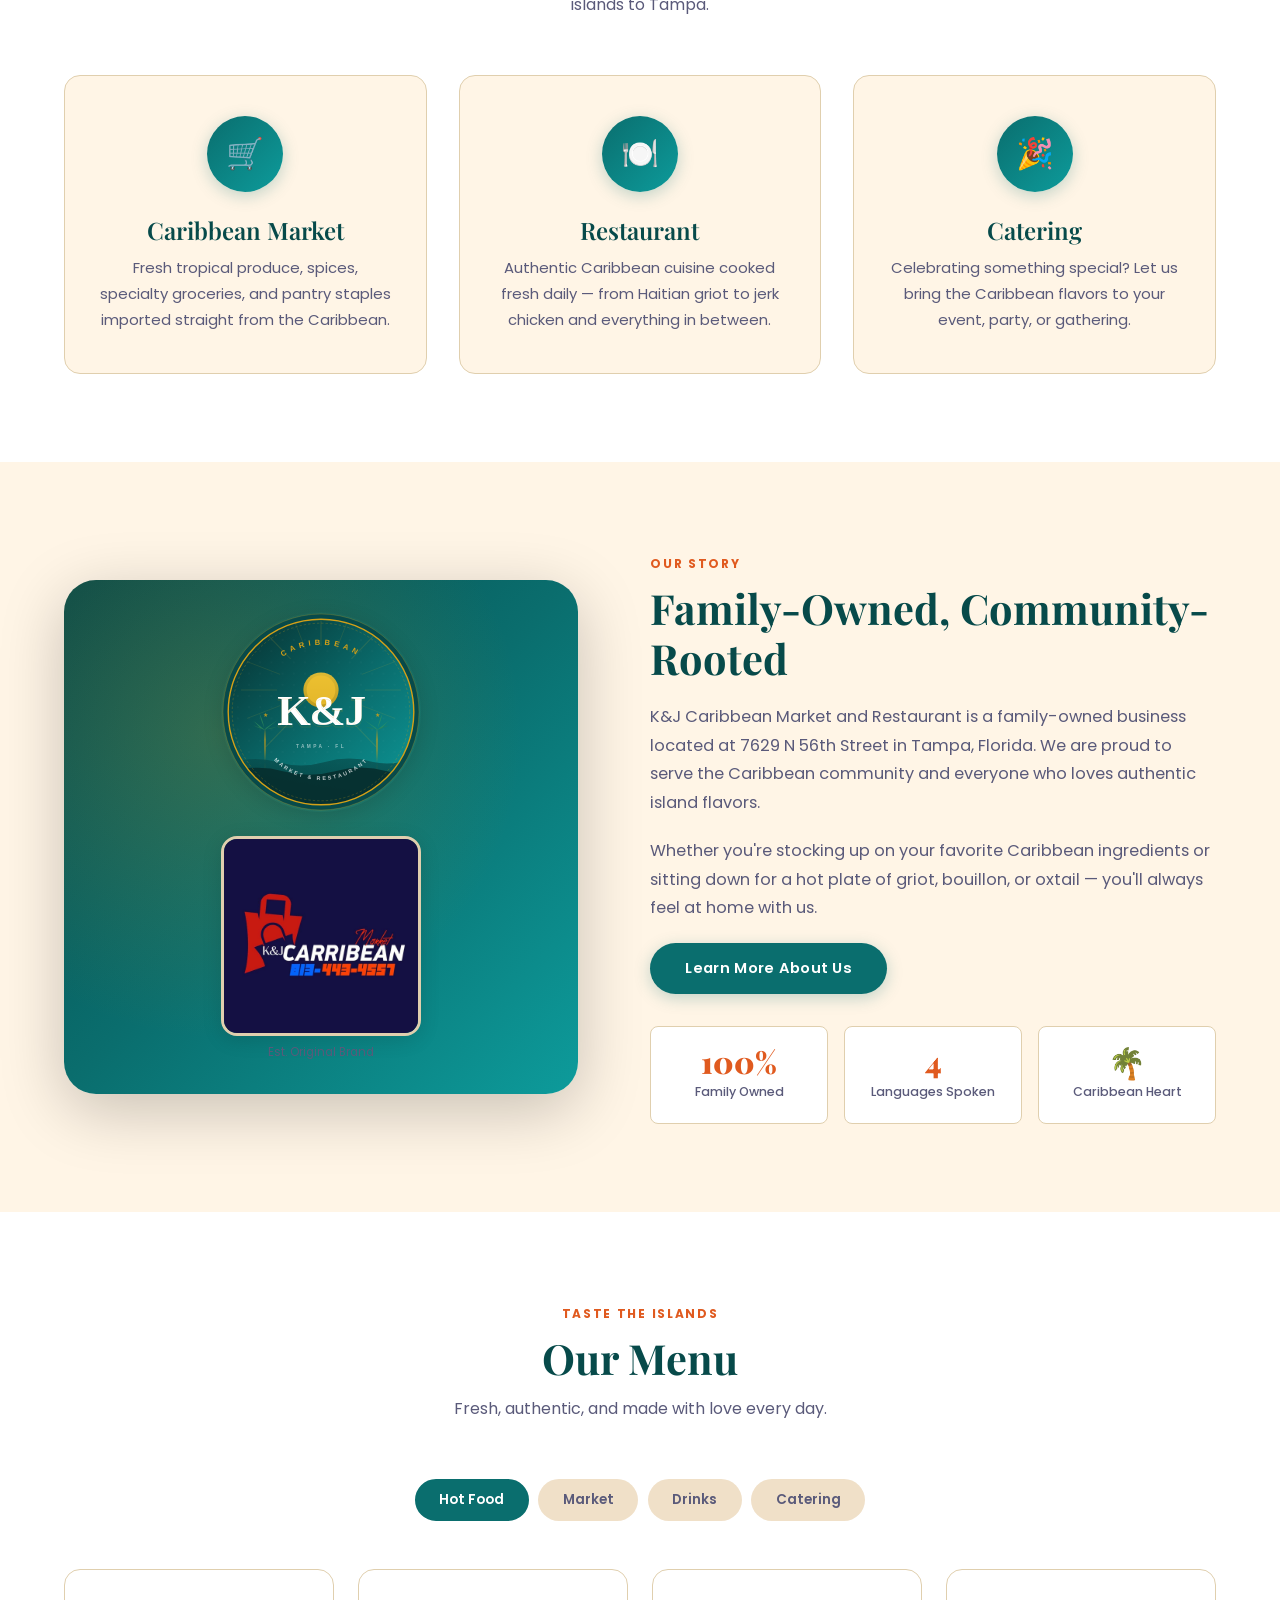
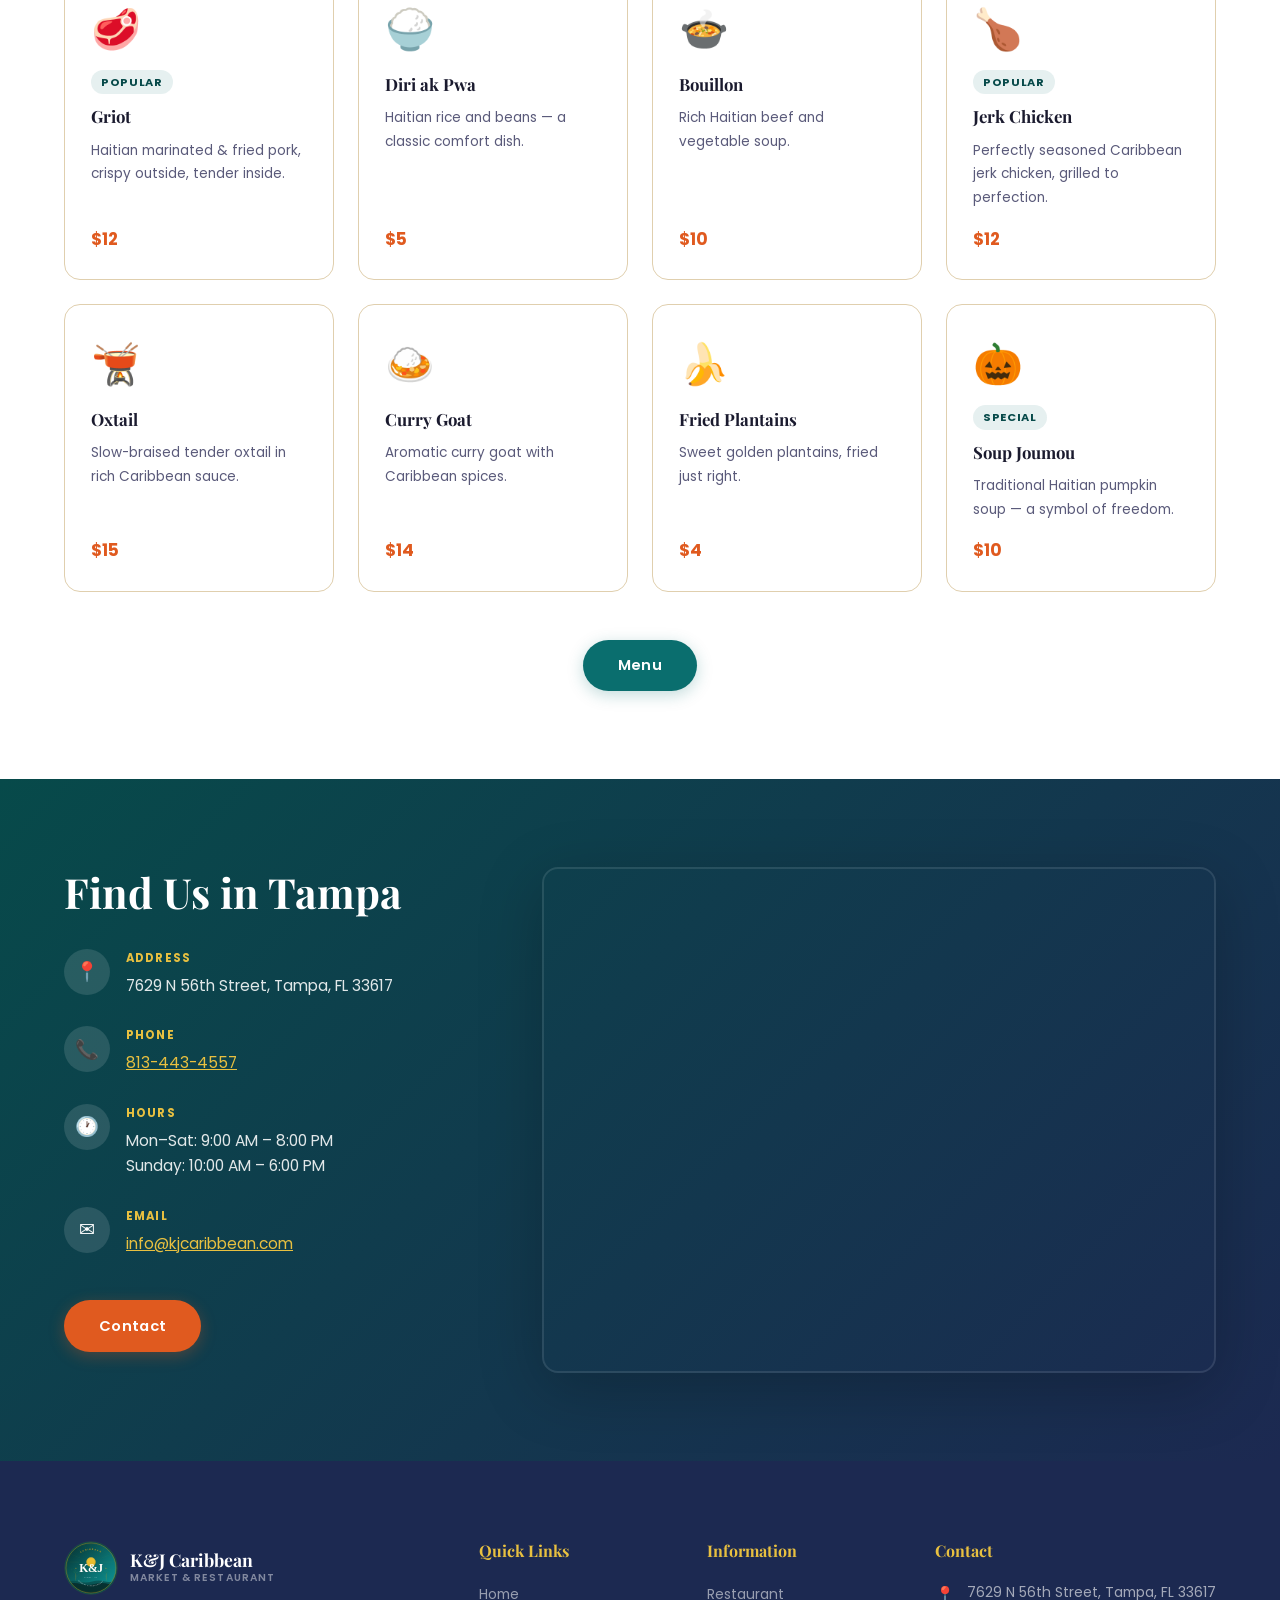
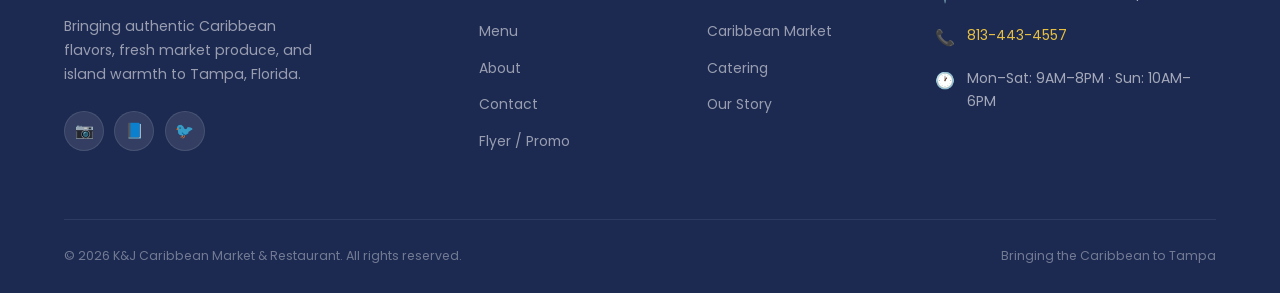
==== commit 8089c502: "Add store sign photo as homepage banner - images/store-sign.jpg — real storefront photo (190 KB, 160" ====
--- a/index.html
+++ b/index.html
@@ -31,7 +31,7 @@
   <link rel="preconnect" href="https://fonts.googleapis.com">
   <link rel="preconnect" href="https://fonts.gstatic.com" crossorigin>
   <title>K&J Caribbean Market & Restaurant | Tampa, FL — Griot, Jerk Chicken & Tropical Groceries</title>
-  <link rel="stylesheet" href="css/style.css?v=1777482250029">
+  <link rel="stylesheet" href="css/style.css?v=1777506263499">
   <link rel="icon" href="logo/logo.svg" type="image/svg+xml">
   <link rel="apple-touch-icon" href="logo/logo.svg">
   <!-- Local Business Schema (Google Rich Results) -->
@@ -202,6 +202,22 @@
   </div>
 </section>
 
+<!-- ═══ STORE SIGN BANNER ═════════════════════════════════ -->
+<section class="store-banner reveal" id="store-banner" aria-label="K&J Caribbean Market storefront">
+  <div class="store-banner-img-wrap">
+    <img src="images/store-sign.jpg"
+         alt="K & J Caribbean Market storefront sign — Haitian & Latin Products, Tampa FL"
+         loading="lazy" decoding="async">
+    <div class="store-banner-overlay">
+      <div class="store-banner-badge">📍 Visit Us In Person</div>
+      <p class="store-banner-address">7629 N 56th Street, Tampa, FL 33617</p>
+      <a href="https://maps.google.com/?q=7629+N+56th+Street+Tampa+FL+33617"
+         target="_blank" rel="noopener noreferrer"
+         class="btn btn-primary store-banner-btn">Get Directions</a>
+    </div>
+  </div>
+</section>
+
 <!-- ═══ FEATURES ══════════════════════════════════════════ -->
 <section class="section section--white" id="features">
   <div class="container">
@@ -458,10 +474,10 @@
 <!-- Scroll to top -->
 <button class="scroll-top" id="scroll-top" aria-label="Scroll to top">↑</button>
 
-<script src="data/gallery.js?v=1777482250029"></script>
-<script src="js/gallery.js?v=1777482250029"></script>
-<script src="js/i18n.js?v=1777482250029"></script>
-<script src="js/main.js?v=1777482250029"></script>
+<script src="data/gallery.js?v=1777506263499"></script>
+<script src="js/gallery.js?v=1777506263499"></script>
+<script src="js/i18n.js?v=1777506263499"></script>
+<script src="js/main.js?v=1777506263499"></script>
 <script>
   document.getElementById('year').textContent = new Date().getFullYear();
   if ('serviceWorker' in navigator) {
--- a/css/style.css
+++ b/css/style.css
@@ -964,6 +964,78 @@
 }
 
 /* ============================================================
+   STORE SIGN BANNER
+   ============================================================ */
+.store-banner {
+  width: 100%;
+  background: var(--navy);
+  overflow: hidden;
+}
+.store-banner-img-wrap {
+  position: relative;
+  width: 100%;
+  max-height: 480px;
+  overflow: hidden;
+  display: flex;
+  align-items: center;
+  justify-content: center;
+}
+.store-banner-img-wrap img {
+  width: 100%;
+  height: 100%;
+  max-height: 480px;
+  object-fit: cover;
+  object-position: center;
+  display: block;
+  transition: transform .6s var(--ease);
+}
+.store-banner:hover .store-banner-img-wrap img {
+  transform: scale(1.02);
+}
+/* Dark gradient overlay at bottom for legibility */
+.store-banner-overlay {
+  position: absolute;
+  bottom: 0; left: 0; right: 0;
+  padding: 2.5rem 2rem 2rem;
+  background: linear-gradient(to top, rgba(0,0,0,.75) 0%, rgba(0,0,0,0) 100%);
+  display: flex;
+  align-items: flex-end;
+  gap: 1.25rem;
+  flex-wrap: wrap;
+}
+.store-banner-badge {
+  background: var(--orange);
+  color: #fff;
+  font-size: .75rem;
+  font-weight: 700;
+  letter-spacing: .08em;
+  text-transform: uppercase;
+  padding: .35rem .85rem;
+  border-radius: var(--r-xl);
+  white-space: nowrap;
+  align-self: center;
+}
+.store-banner-address {
+  color: rgba(255,255,255,.9);
+  font-size: .95rem;
+  font-weight: 500;
+  flex: 1;
+  min-width: 180px;
+  text-shadow: 0 1px 4px rgba(0,0,0,.6);
+}
+.store-banner-btn {
+  white-space: nowrap;
+  align-self: center;
+  flex-shrink: 0;
+}
+@media (max-width: 640px) {
+  .store-banner-img-wrap { max-height: 260px; }
+  .store-banner-img-wrap img { max-height: 260px; }
+  .store-banner-overlay { padding: 1.25rem 1rem 1.25rem; gap: .75rem; }
+  .store-banner-address { font-size: .85rem; }
+}
+
+/* ============================================================
    GALLERY GRID & LIGHTBOX
    ============================================================ */
 
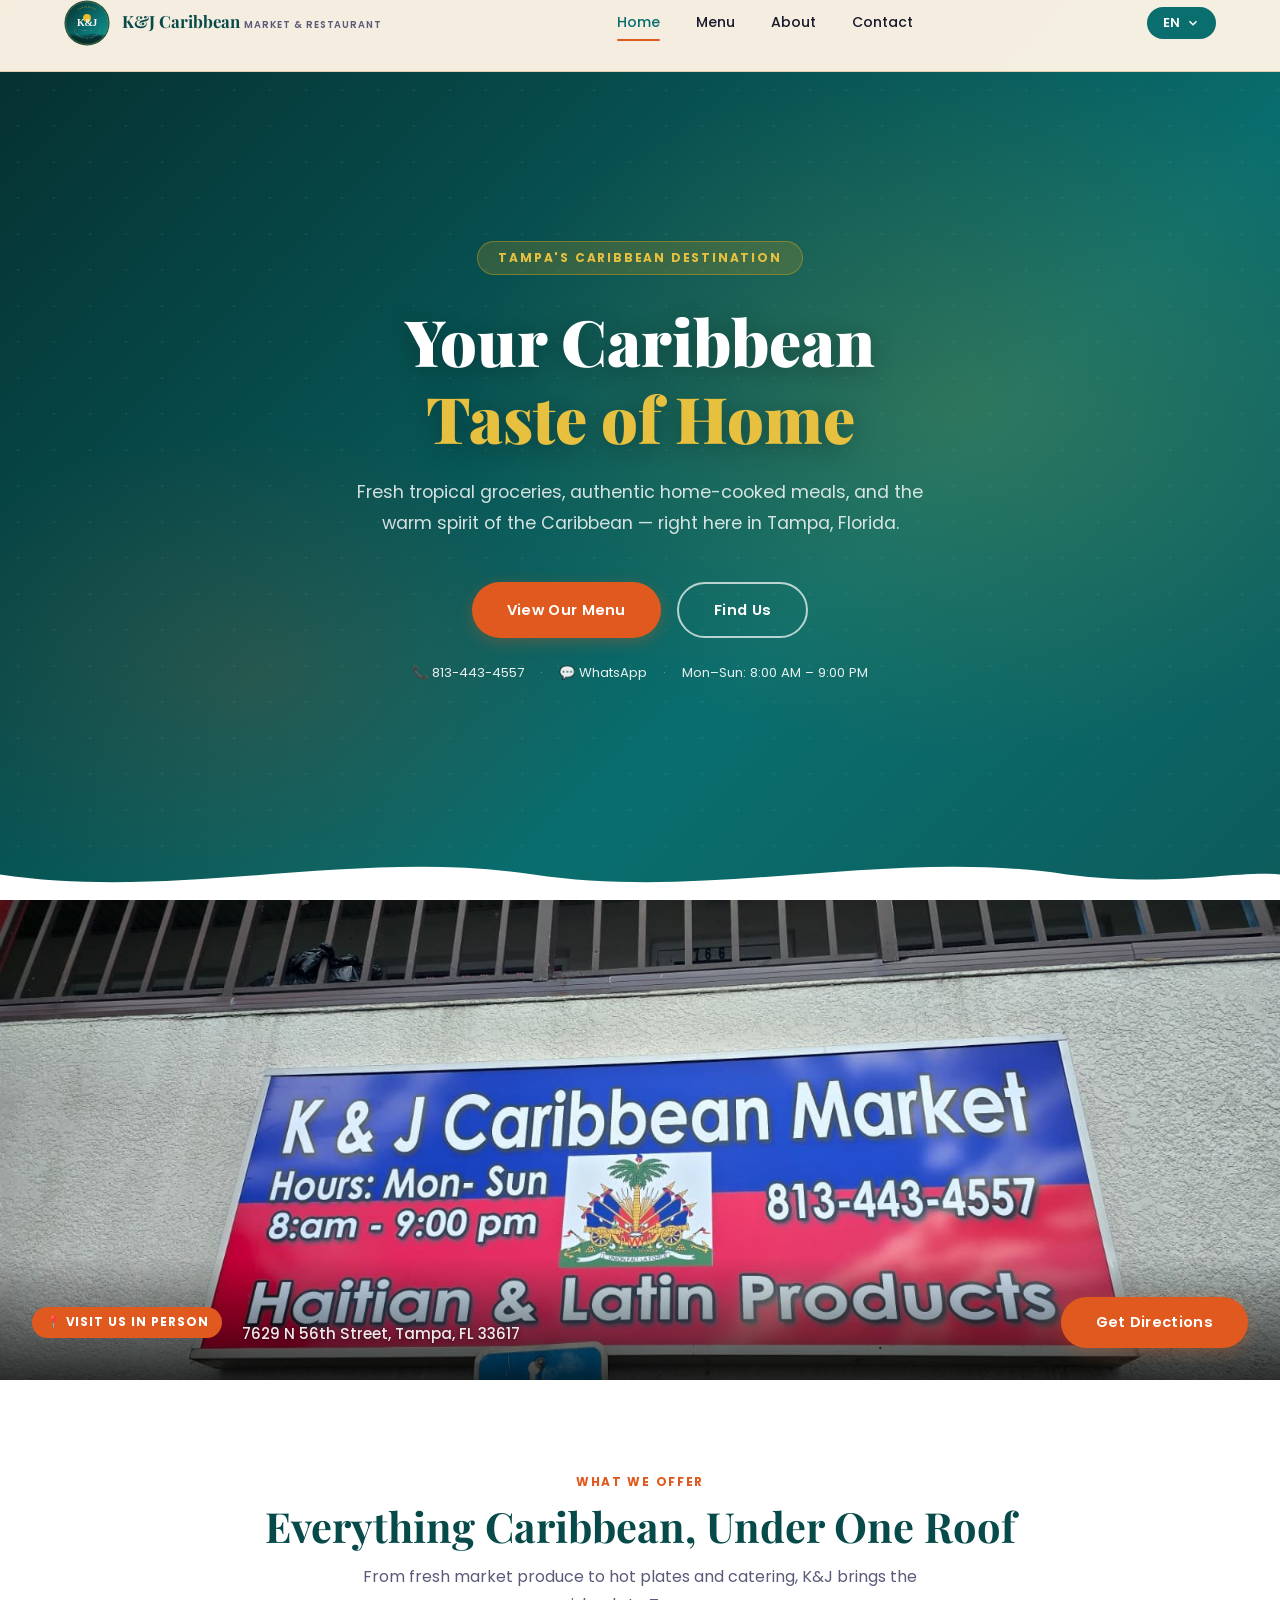
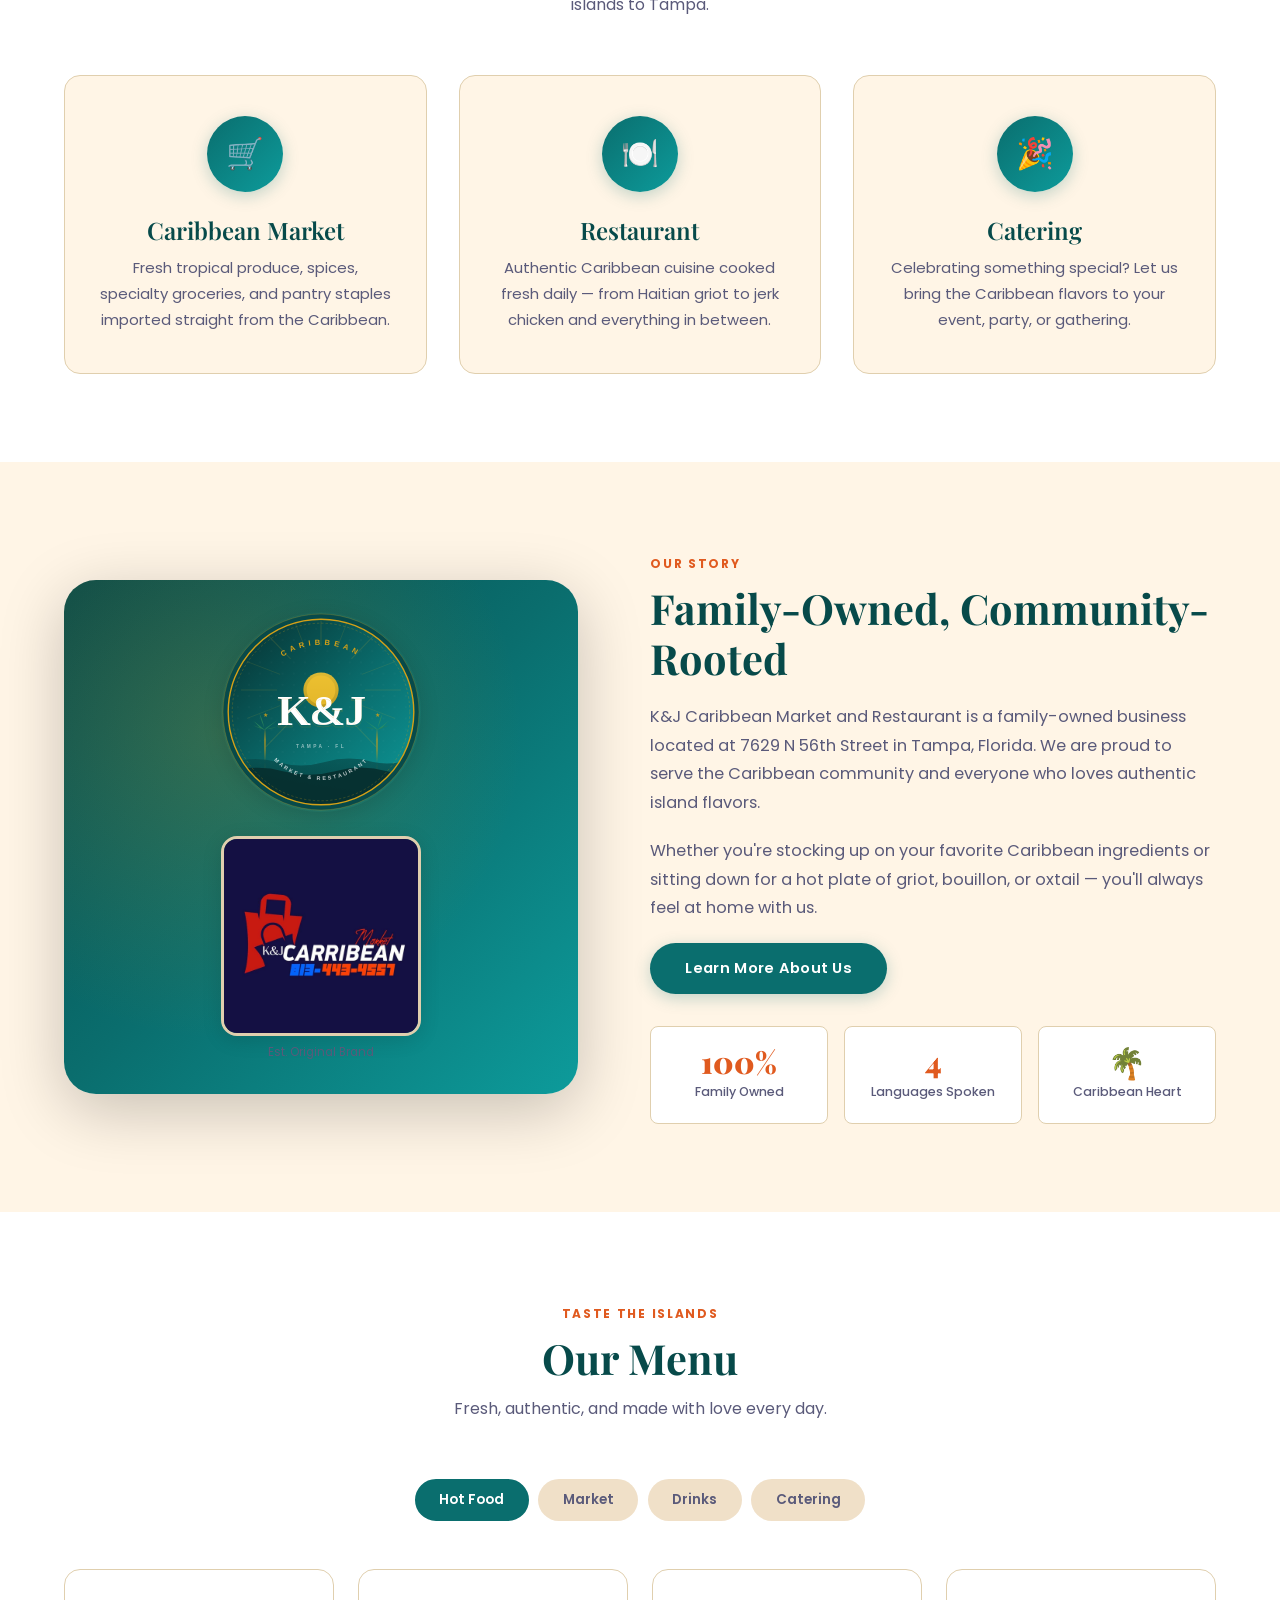
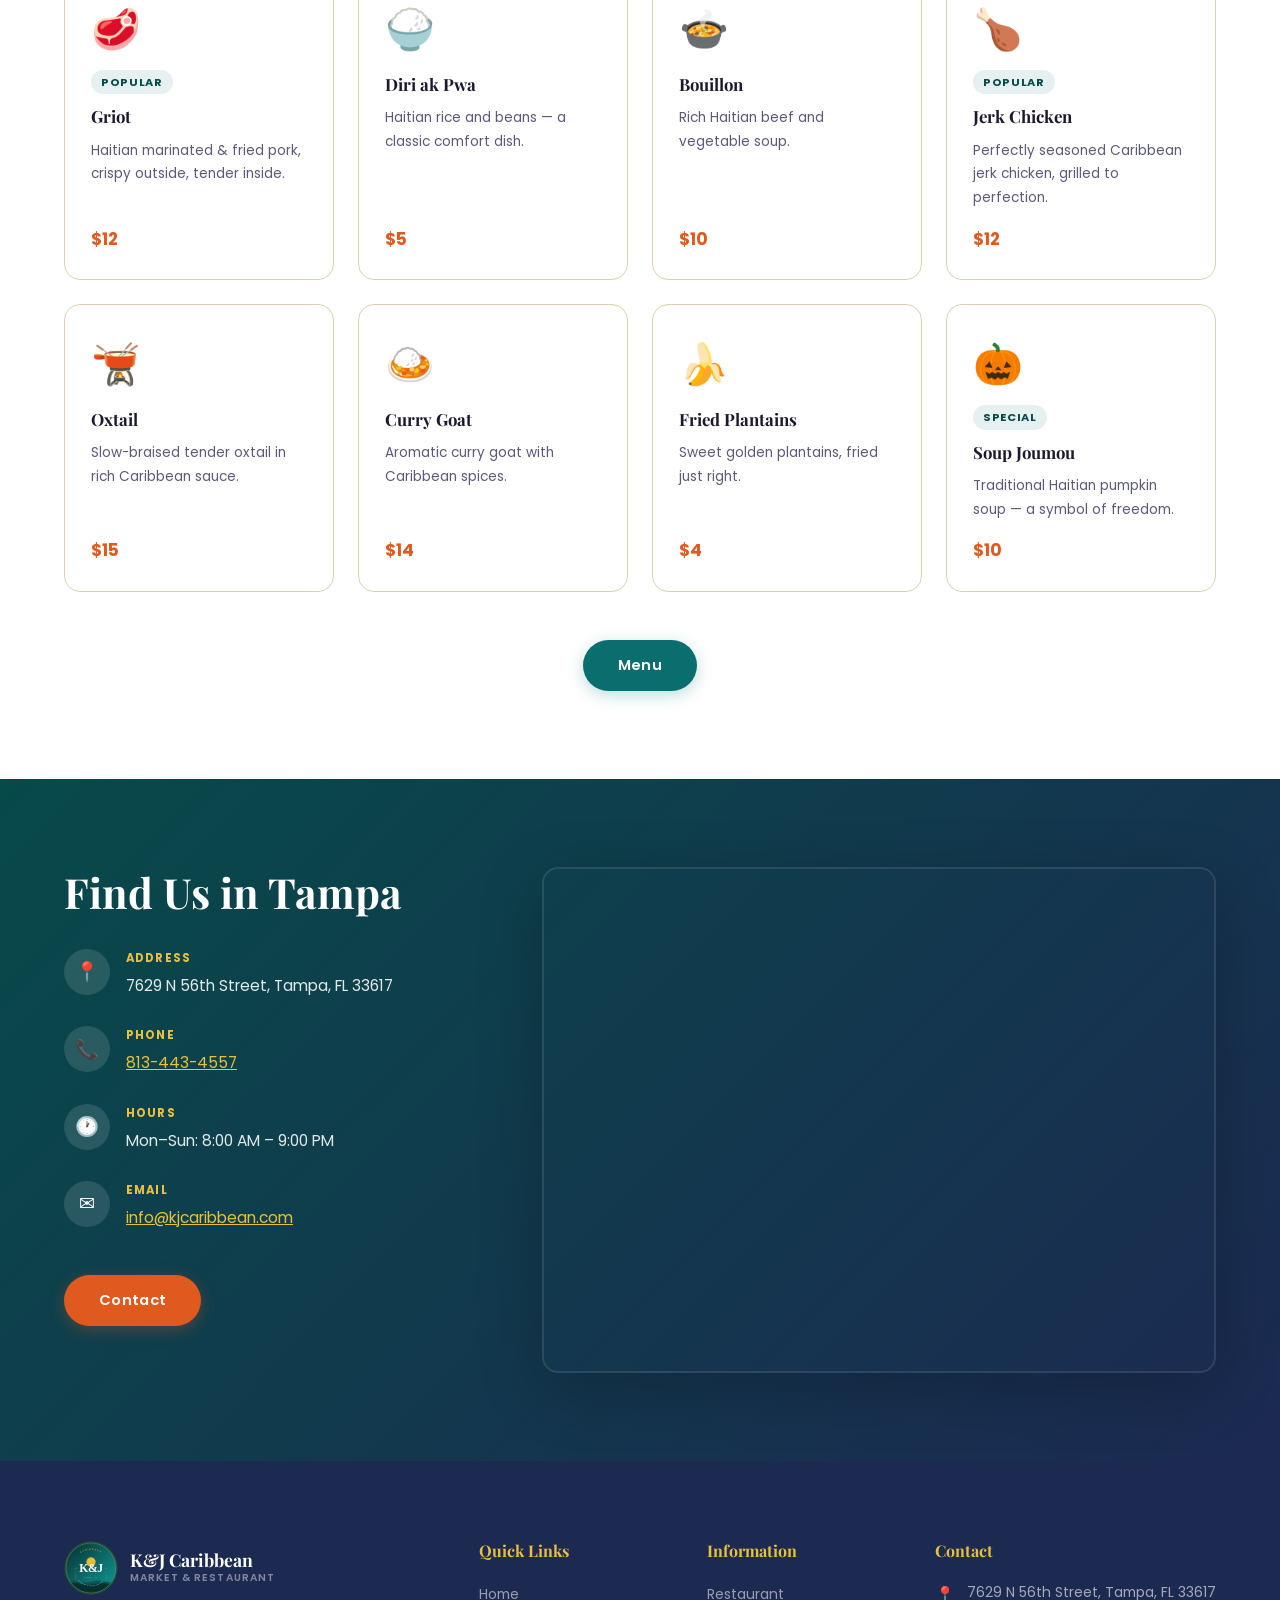
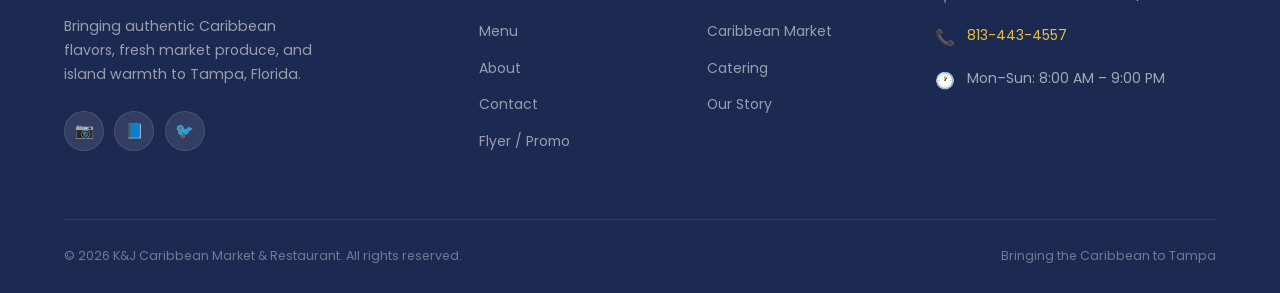
==== commit ddc964c0: "Update hours to Mon-Sun 8:00 AM - 9:00 PM across all pages and schema - js/i18n.js: all 4 languages " ====
--- a/index.html
+++ b/index.html
@@ -31,7 +31,7 @@
   <link rel="preconnect" href="https://fonts.googleapis.com">
   <link rel="preconnect" href="https://fonts.gstatic.com" crossorigin>
   <title>K&J Caribbean Market & Restaurant | Tampa, FL — Griot, Jerk Chicken & Tropical Groceries</title>
-  <link rel="stylesheet" href="css/style.css?v=1777506263499">
+  <link rel="stylesheet" href="css/style.css?v=1777506484671">
   <link rel="icon" href="logo/logo.svg" type="image/svg+xml">
   <link rel="apple-touch-icon" href="logo/logo.svg">
   <!-- Local Business Schema (Google Rich Results) -->
@@ -61,15 +61,9 @@
     "openingHoursSpecification": [
       {
         "@type": "OpeningHoursSpecification",
-        "dayOfWeek": ["Monday","Tuesday","Wednesday","Thursday","Friday","Saturday"],
-        "opens": "09:00",
-        "closes": "20:00"
-      },
-      {
-        "@type": "OpeningHoursSpecification",
-        "dayOfWeek": ["Sunday"],
-        "opens": "10:00",
-        "closes": "18:00"
+        "dayOfWeek": ["Monday","Tuesday","Wednesday","Thursday","Friday","Saturday","Sunday"],
+        "opens": "08:00",
+        "closes": "21:00"
       }
     ],
     "servesCuisine": ["Caribbean", "Haitian", "Jamaican"],
@@ -109,7 +103,7 @@
       {
         "@type": "Question",
         "name": "What are K&J Caribbean's hours?",
-        "acceptedAnswer": { "@type": "Answer", "text": "We are open Monday through Saturday 9:00 AM – 8:00 PM, and Sunday 10:00 AM – 6:00 PM." }
+        "acceptedAnswer": { "@type": "Answer", "text": "We are open Monday through Sunday 8:00 AM – 9:00 PM, every day of the week." }
       },
       {
         "@type": "Question",
@@ -192,7 +186,7 @@
       <span class="hero-qc-sep">·</span>
       <a href="https://wa.me/18134434557" target="_blank" rel="noopener" class="hero-qc-link">💬 WhatsApp</a>
       <span class="hero-qc-sep">·</span>
-      <span class="hero-qc-link" data-i18n="footer_hours">Mon–Sat 9AM–8PM · Sun 10AM–6PM</span>
+      <span class="hero-qc-link" data-i18n="footer_hours">Mon–Sun 8AM–9PM</span>
     </div>
   </div>
   <div class="hero-wave">
@@ -381,7 +375,7 @@
           <div class="info-icon">🕐</div>
           <div>
             <div class="info-label" data-i18n="loc_hours_label">Hours</div>
-            <div class="info-value" data-i18n="loc_hours">Mon–Sat: 9:00 AM – 8:00 PM<br>Sunday: 10:00 AM – 6:00 PM</div>
+            <div class="info-value" data-i18n="loc_hours">Mon–Sun: 8:00 AM – 9:00 PM</div>
           </div>
         </div>
         <div class="info-item">
@@ -459,7 +453,7 @@
         </div>
         <div class="footer-contact-item">
           <span class="ico">🕐</span>
-          <span class="txt" data-i18n="footer_hours">Mon–Sat: 9AM–8PM · Sun: 10AM–6PM</span>
+          <span class="txt" data-i18n="footer_hours">Mon–Sun: 8:00 AM – 9:00 PM</span>
         </div>
       </div>
     </div>
@@ -474,10 +468,10 @@
 <!-- Scroll to top -->
 <button class="scroll-top" id="scroll-top" aria-label="Scroll to top">↑</button>
 
-<script src="data/gallery.js?v=1777506263499"></script>
-<script src="js/gallery.js?v=1777506263499"></script>
-<script src="js/i18n.js?v=1777506263499"></script>
-<script src="js/main.js?v=1777506263499"></script>
+<script src="data/gallery.js?v=1777506484671"></script>
+<script src="js/gallery.js?v=1777506484671"></script>
+<script src="js/i18n.js?v=1777506484671"></script>
+<script src="js/main.js?v=1777506484671"></script>
 <script>
   document.getElementById('year').textContent = new Date().getFullYear();
   if ('serviceWorker' in navigator) {
